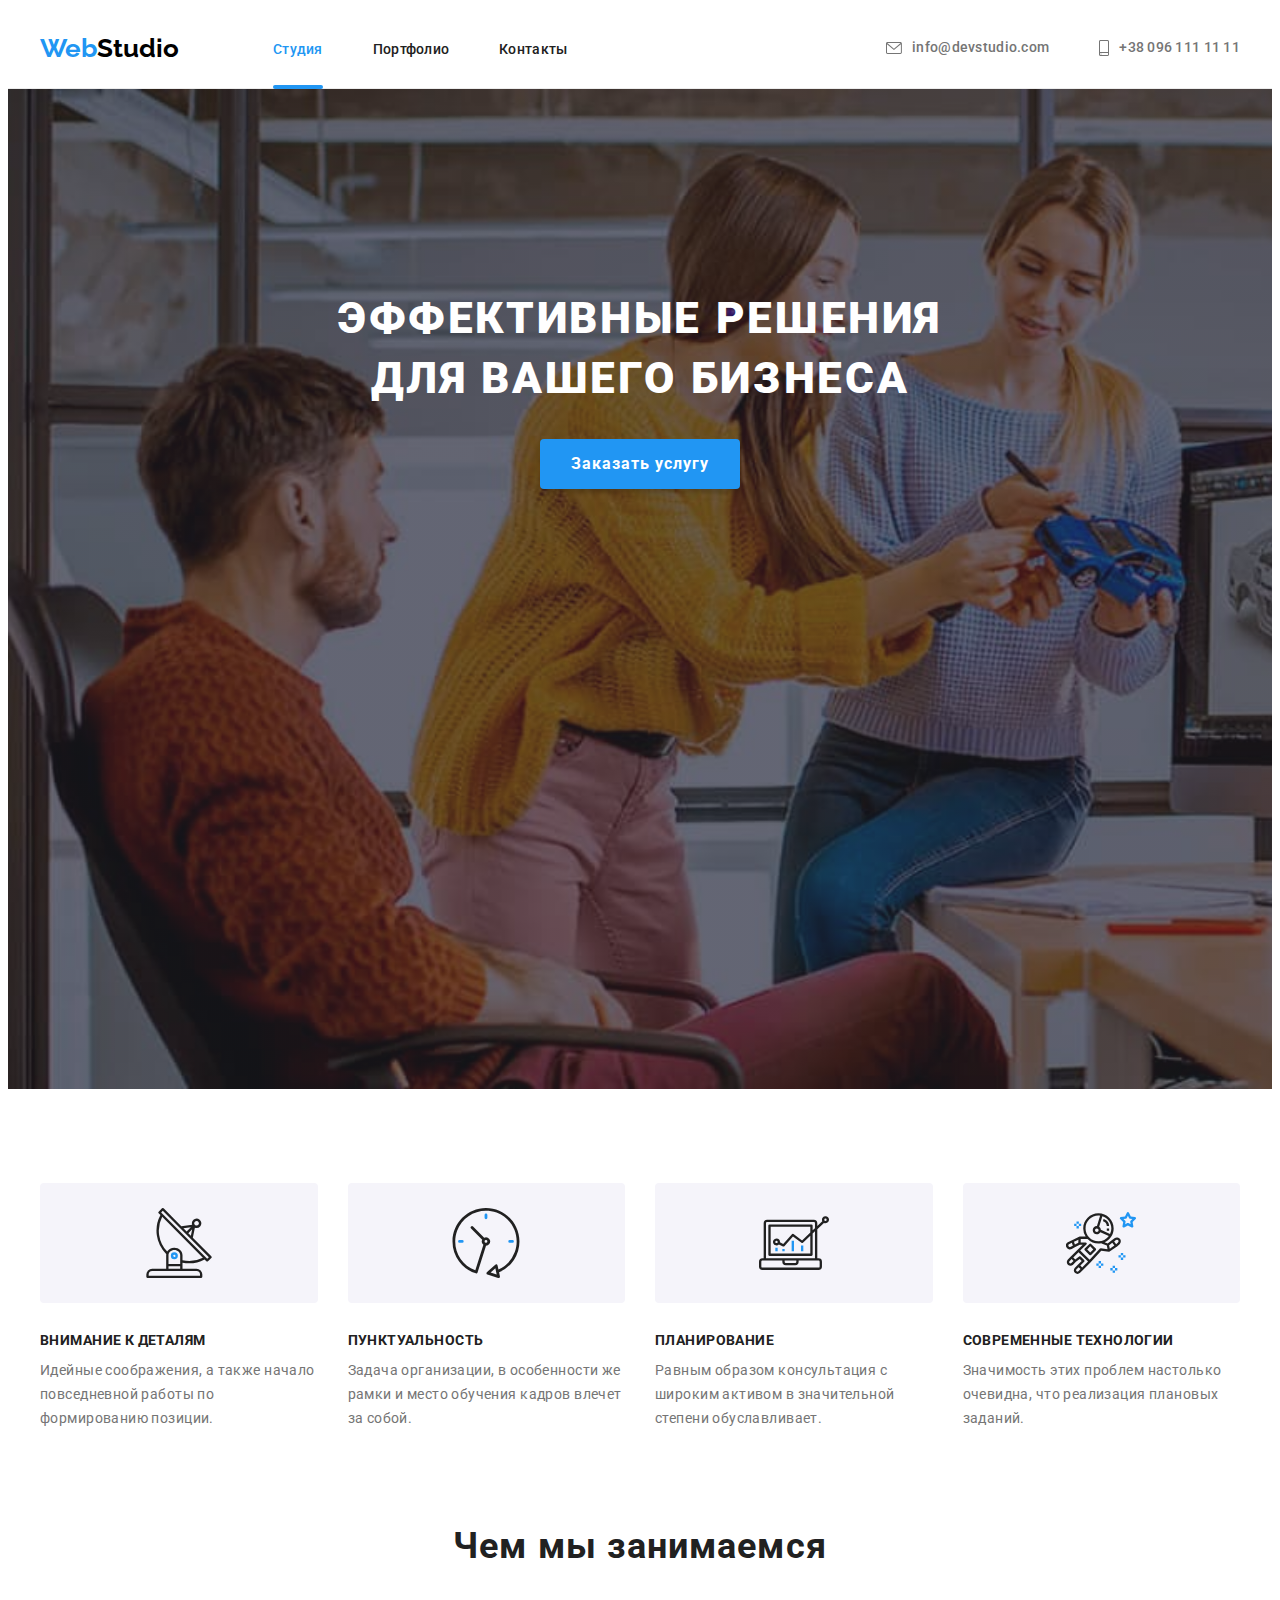
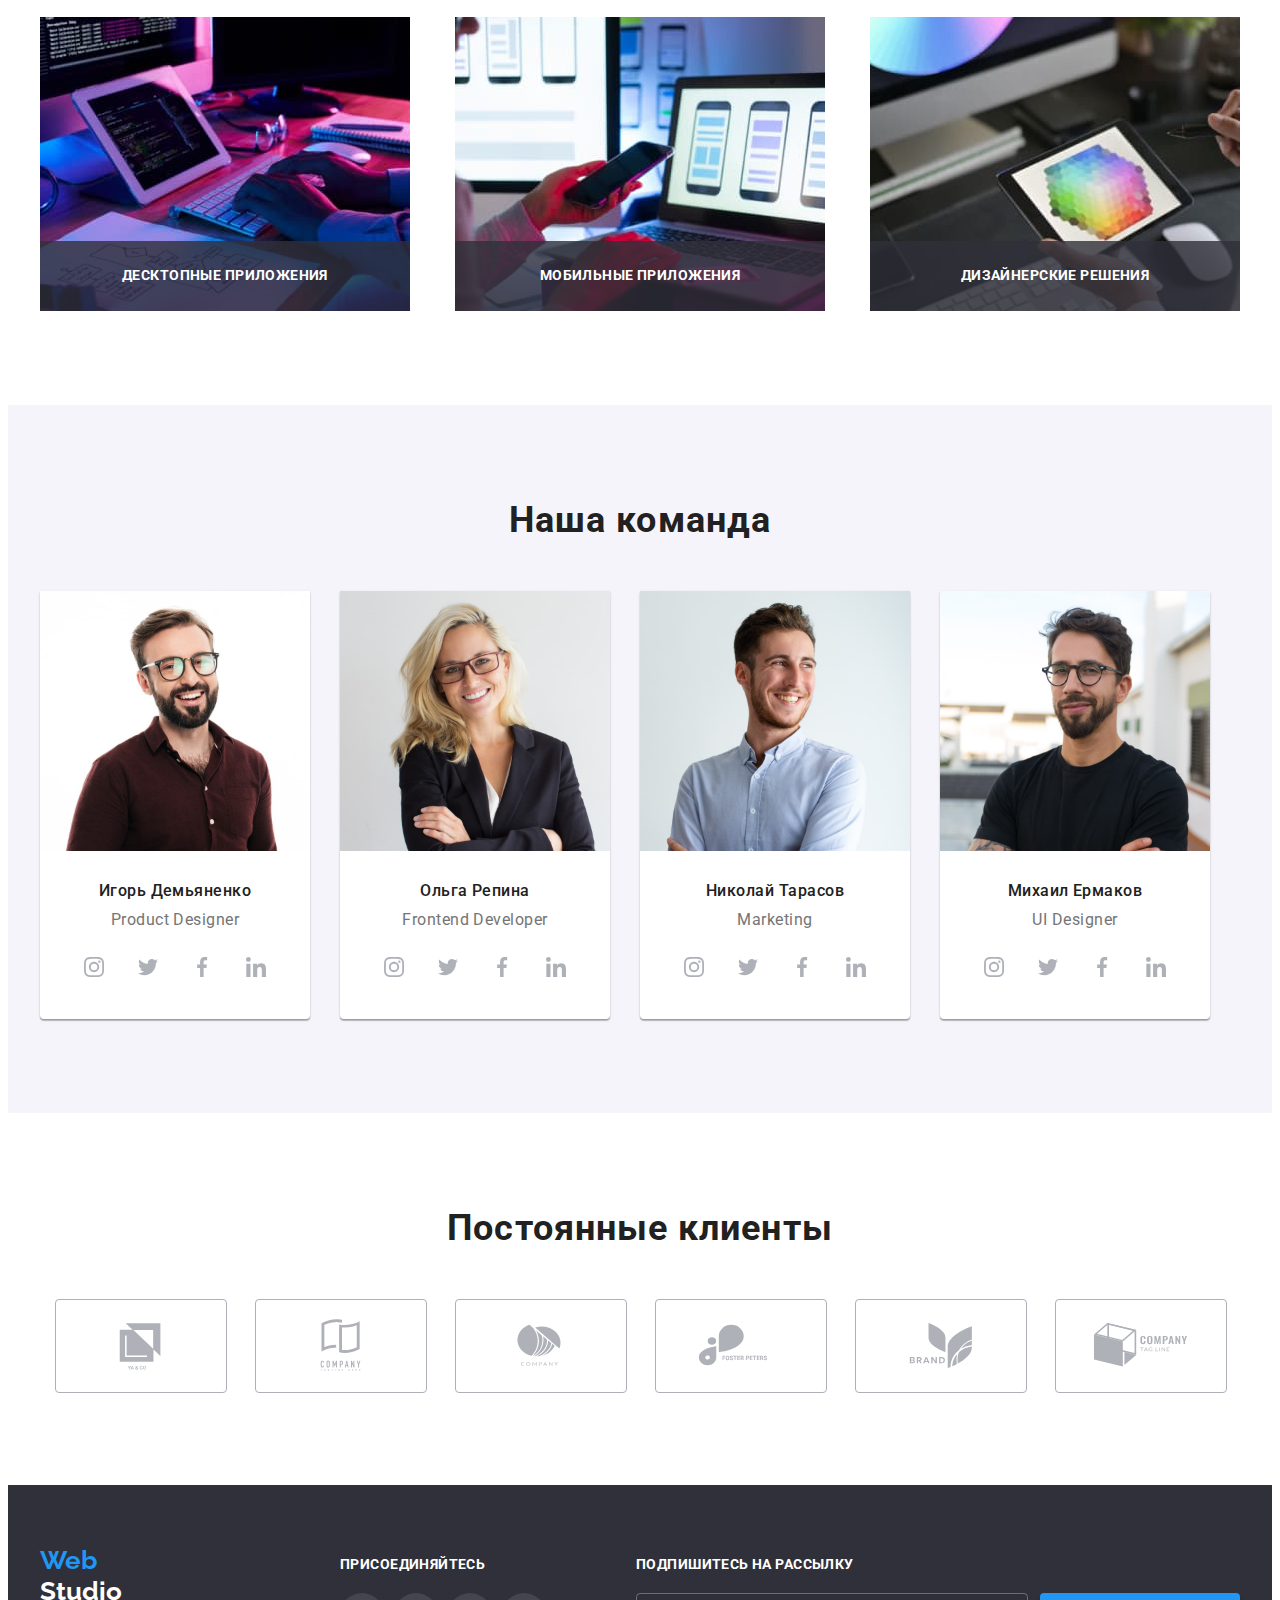
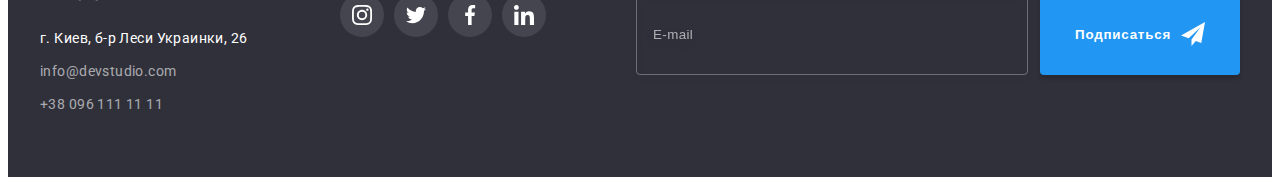
==== index.html @ 6c7c6508 "first commit" ====
<!DOCTYPE html>
<html lang="ru">
	<head>
		<meta charset="UTF-8" />
		<meta http-equiv="X-UA-Compatible" content="IE=edge" />
		<meta name="viewport" content="width=device-width, initial-scale=1.0" />
		<title lang="en">WebStudio</title>
		<link rel="preconnect" href="https://fonts.googleapis.com" />
		<link rel="preconnect" href="https://fonts.gstatic.com" crossorigin />
		<link
			href="https://fonts.googleapis.com/css2?family=Raleway:wght@700&family=Roboto:wght@400;500;700;900&display=swap"
			rel="stylesheet"
		/>
		<link
			rel="stylesheet"
			href="https://cdnjs.cloudflare.com/ajax/libs/modern-normalize/1.1.0/modern-normalize.min.css"
			integrity="sha512-wpPYUAdjBVSE4KJnH1VR1HeZfpl1ub8YT/NKx4PuQ5NmX2tKuGu6U/JRp5y+Y8XG2tV+wKQpNHVUX03MfMFn9Q=="
			crossorigin="anonymous"
			referrerpolicy="no-referrer"
		/>
		<link rel="stylesheet" href="./css/styles.css" />
	</head>
	<body>
		<header class="page-header">
			<div class="container header-container">
				<nav class="navigation">
					<a class="logo link" href="./index.html" lang="en">
						<span class="logo-font-size logo-accent-color">Web</span>
						<span class="logo-font-size">Studio</span>
					</a>
					<ul class="menu-nav list">
						<li class="menu-nav-item">
							<a class="link current" href="./index.html">Студия</a>
						</li>

						<li class="menu-nav-item">
							<a class="link" href="./portfolio.html">Портфолио</a>
						</li>

						<li class="menu-nav-item">
							<a class="link" href="">Контакты</a>
						</li>
					</ul>
				</nav>
				<ul class="menu-contacts list">
					<li class="menu-contacts-item">
						<a class="link" href="mailto:info@devstudio.com">
							<svg class="menu-contact-icon" width="16" height="12">
								<use href="./images/sprite.svg#envelope"></use>
							</svg>
							info@devstudio.com
						</a>
					</li>

					<li class="menu-contacts-item">
						<a class="link" href="tel:+380961111111">
							<svg class="menu-contact-icon" width="10" height="16">
								<use href="./images/sprite.svg#phone"></use>
							</svg>
							+38 096 111 11 11
						</a>
					</li>
				</ul>
			</div>
		</header>

		<main>
			<section class="hero">
				<div class="container">
					<h1 class="hero-title">Эффективные решения для вашего бизнеса</h1>
					<button class="hero-btn button" type="button" data-modal-open>Заказать услугу</button>
				</div>
			</section>

			<section class="section feature-section">
				<div class="container">
					<h2 class="section-title visually-hidden">Особенности</h2>
					<ul class="feature-list list">
						<li class="feature-list-item">
							<div class="feature-icon-box">
								<svg class="feature-icon" width="70" height="70">
									<use href="./images/sprite.svg#antenna"></use>
								</svg>
							</div>
							<h3 class="feature-title">Внимание к деталям</h3>
							<p class="feature-description">
								Идейные соображения, а также начало повседневной работы по формированию позиции.
							</p>
						</li>

						<li class="feature-list-item">
							<div class="feature-icon-box">
								<svg class="feature-icon" width="70" height="70">
									<use href="./images/sprite.svg#clock"></use>
								</svg>
							</div>
							<h3 class="feature-title">Пунктуальность</h3>
							<p class="feature-description">
								Задача организации, в особенности же рамки и место обучения кадров влечет за собой.
							</p>
						</li>

						<li class="feature-list-item">
							<div class="feature-icon-box">
								<svg class="feature-icon" width="70" height="70">
									<use href="./images/sprite.svg#diagram"></use>
								</svg>
							</div>
							<h3 class="feature-title">Планирование</h3>
							<p class="feature-description">
								Равным образом консультация с широким активом в значительной степени обуславливает.
							</p>
						</li>

						<li class="feature-list-item">
							<div class="feature-icon-box">
								<svg class="feature-icon" width="70" height="70">
									<use href="./images/sprite.svg#astronaut"></use>
								</svg>
							</div>
							<h3 class="feature-title">Современные технологии</h3>
							<p class="feature-description">
								Значимость этих проблем настолько очевидна, что реализация плановых заданий.
							</p>
						</li>
					</ul>
				</div>
			</section>

			<section class="section">
				<div class="container">
					<h2 class="section-title">Чем мы занимаемся</h2>
					<ul class="activity-list list">
						<li class="activity-list-item">
							<a class="activity-link link" href="">
								<img src="./images/activity-img-1.jpg" alt="Направление деятельности" width="370" height="294" />
							</a>
							<h3 class="activity-title">Десктопные приложения</h3>
						</li>

						<li class="activity-list-item">
							<a class="activity-link link" href="">
								<img src="./images/activity-img-2.jpg" alt="Направление деятельности" width="370" height="294" />
							</a>
							<h3 class="activity-title">Мобильные приложения</h3>
						</li>

						<li class="activity-list-item">
							<a class="activity-link link" href="">
								<img src="./images/activity-img-3.jpg" alt="Направление деятельности" width="370" height="294" />
							</a>
							<h3 class="activity-title">Дизайнерские решения</h3>
						</li>
					</ul>
				</div>
			</section>

			<section class="staff section">
				<div class="container">
					<h2 class="section-title">Наша команда</h2>
					<ul class="staff-list list">
						<li class="staff-list-item">
							<img src="./images/staff-avatar-img-1.jpg" alt="Аватар сотрудника" width="270" height="260" />
							<h3 class="staff-name">Игорь Демьяненко</h3>
							<p class="staff-position">Product Designer</p>
							<ul class="social-list list">
								<li class="social-list-item">
									<a
										class="social-list-link link"
										href="https://www.instagram.com/"
										target="_blank"
										rel="noreferrer noopener"
									>
										<svg class="social-list-icon" width="20" height="20">
											<use href="./images/sprite.svg#instagram"></use>
										</svg>
									</a>
								</li>

								<li class="social-list-item">
									<a class="social-list-link link" href="https://twitter.com" target="_blank" rel="noreferrer noopener">
										<svg class="social-list-icon" width="20" height="20">
											<use href="./images/sprite.svg#twitter"></use>
										</svg>
									</a>
								</li>

								<li class="social-list-item">
									<a
										class="social-list-link link"
										href="https://www.facebook.com/"
										target="_blank"
										rel="noreferrer noopener"
									>
										<svg class="social-list-icon" width="20" height="20">
											<use href="./images/sprite.svg#facebook"></use>
										</svg>
									</a>
								</li>

								<li class="social-list-item">
									<a
										class="social-list-link link"
										href="https://www.linkedin.com/"
										target="_blank"
										rel="noreferrer noopener"
									>
										<svg class="social-list-icon" width="20" height="20">
											<use href="./images/sprite.svg#linkedin"></use>
										</svg>
									</a>
								</li>
							</ul>
						</li>

						<li class="staff-list-item">
							<img src="./images/staff-avatar-img-2.jpg" alt="Аватар сотрудника" width="270" height="260" />
							<h3 class="staff-name">Ольга Репина</h3>
							<p class="staff-position">Frontend Developer</p>
							<ul class="social-list list">
								<li class="social-list-item">
									<a
										class="social-list-link link"
										href="https://www.instagram.com/"
										target="_blank"
										rel="noreferrer noopener"
									>
										<svg class="social-list-icon" width="20" height="20">
											<use href="./images/sprite.svg#instagram"></use>
										</svg>
									</a>
								</li>

								<li class="social-list-item">
									<a class="social-list-link link" href="https://twitter.com" target="_blank" rel="noreferrer noopener">
										<svg class="social-list-icon" width="20" height="20">
											<use href="./images/sprite.svg#twitter"></use>
										</svg>
									</a>
								</li>

								<li class="social-list-item">
									<a
										class="social-list-link link"
										href="https://www.facebook.com/"
										target="_blank"
										rel="noreferrer noopener"
									>
										<svg class="social-list-icon" width="20" height="20">
											<use href="./images/sprite.svg#facebook"></use>
										</svg>
									</a>
								</li>

								<li class="social-list-item">
									<a
										class="social-list-link link"
										href="https://www.linkedin.com/"
										target="_blank"
										rel="noreferrer noopener"
									>
										<svg class="social-list-icon" width="20" height="20">
											<use href="./images/sprite.svg#linkedin"></use>
										</svg>
									</a>
								</li>
							</ul>
						</li>

						<li class="staff-list-item">
							<img src="./images/staff-avatar-img-3.jpg" alt="Аватар сотрудника" width="270" height="260" />
							<h3 class="staff-name">Николай Тарасов</h3>
							<p class="staff-position">Marketing</p>
							<ul class="social-list list">
								<li class="social-list-item">
									<a
										class="social-list-link link"
										href="https://www.instagram.com/"
										target="_blank"
										rel="noreferrer noopener"
									>
										<svg class="social-list-icon" width="20" height="20">
											<use href="./images/sprite.svg#instagram"></use>
										</svg>
									</a>
								</li>

								<li class="social-list-item">
									<a class="social-list-link link" href="https://twitter.com" target="_blank" rel="noreferrer noopener">
										<svg class="social-list-icon" width="20" height="20">
											<use href="./images/sprite.svg#twitter"></use>
										</svg>
									</a>
								</li>

								<li class="social-list-item">
									<a
										class="social-list-link link"
										href="https://www.facebook.com/"
										target="_blank"
										rel="noreferrer noopener"
									>
										<svg class="social-list-icon" width="20" height="20">
											<use href="./images/sprite.svg#facebook"></use>
										</svg>
									</a>
								</li>

								<li class="social-list-item">
									<a
										class="social-list-link link"
										href="https://www.linkedin.com/"
										target="_blank"
										rel="noreferrer noopener"
									>
										<svg class="social-list-icon" width="20" height="20">
											<use href="./images/sprite.svg#linkedin"></use>
										</svg>
									</a>
								</li>
							</ul>
						</li>

						<li class="staff-list-item">
							<img src="./images/staff-avatar-img-4.jpg" alt="Аватар сотрудника" width="270" height="260" />
							<h3 class="staff-name">Михаил Ермаков</h3>
							<p class="staff-position">UI Designer</p>
							<ul class="social-list list">
								<li class="social-list-item">
									<a
										class="social-list-link link"
										href="https://www.instagram.com/"
										target="_blank"
										rel="noreferrer noopener"
									>
										<svg class="social-list-icon" width="20" height="20">
											<use href="./images/sprite.svg#instagram"></use>
										</svg>
									</a>
								</li>

								<li class="social-list-item">
									<a class="social-list-link link" href="https://twitter.com" target="_blank" rel="noreferrer noopener">
										<svg class="social-list-icon" width="20" height="20">
											<use href="./images/sprite.svg#twitter"></use>
										</svg>
									</a>
								</li>

								<li class="social-list-item">
									<a
										class="social-list-link link"
										href="https://www.facebook.com/"
										target="_blank"
										rel="noreferrer noopener"
									>
										<svg class="social-list-icon" width="20" height="20">
											<use href="./images/sprite.svg#facebook"></use>
										</svg>
									</a>
								</li>

								<li class="social-list-item">
									<a
										class="social-list-link link"
										href="https://www.linkedin.com/"
										target="_blank"
										rel="noreferrer noopener"
									>
										<svg class="social-list-icon" width="20" height="20">
											<use href="./images/sprite.svg#linkedin"></use>
										</svg>
									</a>
								</li>
							</ul>
						</li>
					</ul>
				</div>
			</section>

			<section class="clients section">
				<div class="container">
					<h2 class="section-title">Постоянные клиенты</h2>
					<ul class="client-list list">
						<li class="client-list-item">
							<a class="client-list-link link" href="" target="_blank" rel="noreferrer noopener">
								<svg class="client-list-icon" width="106" height="60">
									<use href="./images/sprite.svg#logo-icon-client-1"></use>
								</svg>
							</a>
						</li>

						<li class="client-list-item">
							<a class="client-list-link link" href="" target="_blank" rel="noreferrer noopener">
								<svg class="client-list-icon" width="106" height="60">
									<use href="./images/sprite.svg#logo-icon-client-2"></use>
								</svg>
							</a>
						</li>

						<li class="client-list-item">
							<a class="client-list-link link" href="" target="_blank" rel="noreferrer noopener">
								<svg class="client-list-icon" width="106" height="60">
									<use href="./images/sprite.svg#logo-icon-client-3"></use>
								</svg>
							</a>
						</li>

						<li class="client-list-item">
							<a class="client-list-link link" href="" target="_blank" rel="noreferrer noopener">
								<svg class="client-list-icon" width="106" height="60">
									<use href="./images/sprite.svg#logo-icon-client-4"></use>
								</svg>
							</a>
						</li>

						<li class="client-list-item">
							<a class="client-list-link link" href="" target="_blank" rel="noreferrer noopener">
								<svg class="client-list-icon" width="106" height="60">
									<use href="./images/sprite.svg#logo-icon-client-5"></use>
								</svg>
							</a>
						</li>

						<li class="client-list-item">
							<a class="client-list-link link" href="" target="_blank" rel="noreferrer noopener">
								<svg class="client-list-icon" width="106" height="60">
									<use href="./images/sprite.svg#logo-icon-client-6"></use>
								</svg>
							</a>
						</li>
					</ul>
				</div>
			</section>
		</main>

		<footer class="page-footer">
			<div class="container footer-container">
				<div class="footer-address-box">
					<a class="logo link" href="./index.html" lang="en">
						<span class="logo-font-size logo-accent-color">Web</span>
						<span class="logo-font-size">Studio</span>
					</a>
					<address>
						<ul class="list contact-list">
							<li class="contact-list-item">
								<a class="link opacity-link" href="https://goo.gl/maps/CGZ676xCDxBF31A58">
									г. Киев, б-р Леси Украинки, 26
								</a>
							</li>

							<li class="contact-list-item">
								<a class="link" href="mailto:info@devstudio.com">info@devstudio.com</a>
							</li>

							<li class="contact-list-item">
								<a class="link" href="tel:+380961111111">+38 096 111 11 11</a>
							</li>
						</ul>
					</address>
				</div>
				<div class="footer-social-box">
					<p class="footer-social-call">присоединяйтесь</p>
					<ul class="footer-list list">
						<li class="footer-list-item">
							<a
								class="footer-list-link link"
								href="https://www.instagram.com/"
								target="_blank"
								rel="noreferrer noopener"
							>
								<svg class="footer-list-icon" width="20" height="20">
									<use href="./images/sprite.svg#instagram"></use>
								</svg>
							</a>
						</li>

						<li class="footer-list-item">
							<a class="footer-list-link link" href="https://twitter.com" target="_blank" rel="noreferrer noopener">
								<svg class="footer-list-icon" width="20" height="20">
									<use href="./images/sprite.svg#twitter"></use>
								</svg>
							</a>
						</li>

						<li class="footer-list-item">
							<a
								class="footer-list-link link"
								href="https://www.facebook.com/"
								target="_blank"
								rel="noreferrer noopener"
							>
								<svg class="footer-list-icon" width="20" height="20">
									<use href="./images/sprite.svg#facebook"></use>
								</svg>
							</a>
						</li>

						<li class="footer-list-item">
							<a
								class="footer-list-link link"
								href="https://www.linkedin.com/"
								target="_blank"
								rel="noreferrer noopener"
							>
								<svg class="footer-list-icon" width="20" height="20">
									<use href="./images/sprite.svg#linkedin"></use>
								</svg>
							</a>
						</li>
					</ul>
				</div>
				<form class="footer-form">
					<p class="footer-form-call">Подпишитесь на рассылку</p>
					<div class="footer-form-wrapper">
						<input class="footer-form-input" type="email" name="mailing" placeholder="E-mail" />
						<button class="footer-form-btn">
							<span class="footer-form-btn-text">Подписаться</span>
						</button>
					</div>
				</form>
			</div>
		</footer>

		<div class="backdrop is-hidden" data-modal>
			<div class="modal">
				<button class="modal-close-btn button" type="submit" data-modal-close>
					<svg class="modal-close-icon" width="18" height="18">
						<use href="./images/sprite.svg#close-icon"></use>
					</svg>
				</button>

				<strong class="contact-form-call">Оставьте свои данные, мы вам перезвоним</strong>

				<form class="contact-form">
					<ul class="contact-form-list list">
						<li class="contact-form-list-item">
							<label class="contact-form-label">
								<span class="contact-form-label-text">Имя</span>
								<span class="contact-form-input-wrapper">
									<input class="contact-form-input" type="text" name="user_name" />
									<svg class="contact-form-input-icon" width="18" height="18">
										<use href="./images/sprite.svg#person"></use>
									</svg>
								</span>
							</label>
						</li>

						<li class="contact-form-list-item">
							<label class="contact-form-label">
								<span class="contact-form-label-text">Телефон</span>
								<span class="contact-form-input-wrapper">
									<input class="contact-form-input" type="tel" name="user_phone" />
									<svg class="contact-form-input-icon" width="18" height="18">
										<use href="./images/sprite.svg#handset"></use>
									</svg>
								</span>
							</label>
						</li>

						<li class="contact-form-list-item">
							<label class="contact-form-label">
								<span class="contact-form-label-text">Почта</span>
								<span class="contact-form-input-wrapper">
									<input class="contact-form-input" type="email" name="user_email" />
									<svg class="contact-form-input-icon" width="18" height="18">
										<use href="./images/sprite.svg#email"></use>
									</svg>
								</span>
							</label>
						</li>

						<li class="contact-form-list-item">
							<label class="contact-form-label">
								<span class="contact-form-label-text">Комментарий</span>
								<textarea class="contact-form-message" name="user_comment" placeholder="Введите текст"></textarea>
							</label>
						</li>
					</ul>

					<div class="contact-form-checkbox-wrapper">
						<input
							class="contact-form-checkbox-input visually-hidden"
							type="checkbox"
							name="accept_policy"
							value="accept_policy"
							id="policy-checkbox"
							required
						/>
						<label class="contact-form-checkbox-label" for="policy-checkbox">
							<span class="contact-form-label-text">
								Соглашаюсь с рассылкой и принимаю
								<a class="text-agreement-link" href="" rel="noreferrer noopener">Условия договора</a>
							</span>
						</label>
					</div>
					<button class="contact-form-submit-btn button" type="submit">Отправить</button>
				</form>
			</div>
		</div>

		<script src="./js/modal.js"></script>
	</body>
</html>
---- css/styles.css ----
:root {
  --primary-font-family: 'Roboto', sans-serif;
  --main-logo-font-family: 'Raleway', sans-serif;

  --primary-text-color: #212121;
  --secondary-text-color: #757575;
  --opacity-text-color: rgba(255, 255, 255, 0.6);
  --placeholder-text-color: rgba(117, 117, 117, 0.5);
  --accent-color: #2196F3;
  --btn-color-hover: #188CE8;
  --primary-white-color: #ffffff;
  --primary-bg-color: #2F303A;
  --secondary-bg-color: #F5F4FA;  
  --activity-bg-color: rgba(47, 48, 58, 0.8);
  --fallback-bg-color: #C4C4C4;
  --backdrop-bg-color: rgba(0, 0, 0, 0.2);
  --logo-black-color: #000000;  
  --primary-border-color: #EEEEEE;
  --secondary-border-color: #ECECEC;  
  --primary-icon-color: #AFB1B8;
  --bg-icon-color: rgba(255, 255, 255, 0.1);  
  --overlay-card-color: rgba(33, 150, 243, 0.9);
  --project-card-gap: 30px;

  --duration: 250ms;
  --timing-function: cubic-bezier(0.4, 0, 0.2, 1);  
}

/* ----- START - COMMON STYLES ----- */

body {  
  font-family: var(--primary-font-family);
  color: var(--primary-text-color);

  background-color: var(--primary-white-color);
}

h1,
h2,
h3,
h4,
h5,
h6,
p {
  margin-top: 0;
  margin-bottom: 0;
}

ul,
ol {
  margin-top: 0;
  margin-bottom: 0;
  padding-left: 0;
}

img {
  display: block;
  max-width: 100%;
  height: auto;
}

.list {
  list-style: none;  
}

.link {
  text-decoration: none;  
}

.container {
  width: 1200px;
  margin-left: auto;
  margin-right: auto;
  padding-left: 15px;
  padding-right: 15px;
}

.visually-hidden {
  position: absolute;
  width: 1px;
  height: 1px;
  margin: -1px;
  border: 0;
  padding: 0;
  white-space: nowrap;
  clip-path: inset(100%);
  clip: rect(0 0 0 0);
  overflow: hidden;
}

.section {
  padding-top: 94px;
  padding-bottom: 94px;
}

/* ===== END - COMMON STYLES ===== */

/* ----- START - COMPONENTS ----- */

.section-title {
  font-size: 36px;
  line-height: 1.17;
  letter-spacing: 0.03em;
  text-align: center;
}

.button {
  font-family: inherit;
  font-size: 16px;
  cursor: pointer;
}

.social-list {
  display: flex;
  justify-content: center;
  margin-top: 16px;
  margin-bottom: 30px;
}

.social-list-item {
  width: 44px;
  height: 44px;  
}

.social-list-item:not(:first-child) {
  margin-left: 10px;
}

.social-list-link {
  display: flex;
  align-items: center;
  justify-content: center;
  width: 100%;
  height: 100%;

  fill: var(--primary-icon-color);
  background-color: var(--primary-white-color);
  border-radius: 50%;
  transition: background-color var(--duration) var(--timing-function);  
}

.social-list-icon {
  transition: fill var(--duration) var(--timing-function);
}

.social-list-link:hover,
.social-list-link:focus {
  background-color: var(--accent-color);
}

.social-list-link:hover .social-list-icon,
.social-list-link:focus .social-list-icon {
  fill: var(--primary-white-color);
}

.backdrop {
  position: fixed;
  top: 0;
  left: 0;  

  width: 100vw;
  height: 100vh;

  background-color: var(--backdrop-bg-color);
  transform: scale(1) rotate(360deg);
  transition: transform var(--duration) var(--timing-function),              
              visibility var(--duration) var(--timing-function);
}

.backdrop.is-hidden {
  transform: scale(0) rotate(0deg);  
  visibility: hidden;
  pointer-events: none;
}

.modal {
  position: absolute;
  top: 50%;
  left: 50%;
  transform: translate(-50%, -50%);

  width: 528px;
  height: 582px;  
  padding: 40px;  
  
  background-color: var(--primary-white-color);
  box-shadow: 0px 1px 3px rgba(0, 0, 0, 0.12),
              0px 1px 1px rgba(0, 0, 0, 0.14),
              0px 2px 1px rgba(0, 0, 0, 0.2);
  border-radius: 4px;
}

.modal-close-btn {
  position: absolute;
  top: 8px;
  right: 8px;  
  
  display: flex;
  justify-content: center;
  align-items: center;
  width: 30px;
  height: 30px;
  padding: 0; 
  
  border: 1px solid rgba(0, 0, 0, 0.1);
  border-radius: 50%;
  background-color: transparent;  

  cursor: pointer;  
}

.modal-close-icon {
  transition: fill var(--duration) var(--timing-function);
}

.modal-close-btn:hover .modal-close-icon,
.modal-close-btn:focus .modal-close-icon {
  fill: var(--accent-color);
}

.contact-form-call {
  display: block;
  text-align: center;  
  
  font-weight: 700;
  font-size: 20px;
  line-height: 1.15;
  letter-spacing: 0.03em;
}

.contact-form {
  margin-top: 12px;
}

.contact-form-list {
  line-height: 0.01;  
}

.contact-form-list-item:not(:first-child) {
  margin-top: 10px;
}

.contact-form-label-text {  
  font-size: 12px;
  line-height: 1.17;
  letter-spacing: 0.01em;
  color: var(--secondary-text-color);  
}

.contact-form-input-wrapper {
  position: relative;
  
  display: block;
  margin-top: 4px;
  
  color: var(--accent-color);
}

.contact-form-input,
.contact-form-message {
  width: 100%;    

  border: 1px solid rgba(33, 33, 33, 0.2);
  border-radius: 4px;
  transition: border-color var(--duration) var(--timing-function);
}

.contact-form-input {  
  height: 40px;
  padding-left: 42px;  
}

.contact-form-message {
  resize: none;   
  height: 120px;  
  margin-top: 4px;
  padding: 12px 16px;  
}

.contact-form-label .contact-form-message::placeholder {  
  font-size: 12px;
  line-height: 1.17;
  letter-spacing: 0.01em;
  color: var(--placeholder-text-color);  
}

.contact-form-input:focus + .contact-form-input-icon {
  fill: var(--accent-color);
}

.contact-form-input:focus,   
.contact-form-message:focus {  
  outline: none;  
  border-color: var(--accent-color);  
}

.contact-form-input-icon {
  position: absolute;
  top: 50%;
  left: 12px;
  transform: translateY(-50%); 
  transition: fill var(--duration) var(--timing-function); 
}

.contact-form-checkbox-wrapper {
  margin-top: 20px;  
}

.text-agreement-link {
  color: var(--accent-color);
}

.contact-form-checkbox-label {
  display: flex;
  justify-content: center;
  align-items: center;
  
  cursor: pointer;
}

.contact-form-checkbox-label > .contact-form-label-text {
  margin-left: 7px;

  font-size: 14px;
  line-height: 1.71;
  letter-spacing: 0.03em;
}

.contact-form-checkbox-label::before {
  content: '';  
  width: 16px;
  height: 15px;
  border-radius: 2px;
  
  background-image: url(../images/icons/checkbox-off-icon.svg);
  background-repeat: no-repeat;  
}

.contact-form-checkbox-input:checked + .contact-form-checkbox-label::before {
  background-color: var(--accent-color);
  background-image: url(../images/icons/checkbox-on-icon.svg);
}

.contact-form-checkbox-input:focus + .contact-form-checkbox-label::before {
  outline: 2px solid var(--accent-color);
  outline-offset: 2px;             
}

.contact-form-submit-btn {
  display: block;
  min-width: 200px;
  padding: 10px 26px;
  margin-top: 30px;
  margin-left: auto;
  margin-right: auto;

  font-weight: 700;
  line-height: 1.88;
  letter-spacing: 0.06em;
  color: var(--primary-white-color);

  background-color: var(--accent-color);
  border: none;
  border-radius: 4px;
  box-shadow: 0px 4px 4px rgba(0, 0, 0, 0.15);
  transition: background-color var(--duration) var(--timing-function);
}

.contact-form-submit-btn:hover,
.contact-form-submit-btn:focus {
  background-color: var(--btn-color-hover);
}

/* ===== END - COMPONENTS ===== */

/* ----- START - HEADER ----- */

.page-header {
  background-color: var(--primary-white-color);
  border-bottom: 1px solid var(--secondary-border-color);
}

.header-container {
  display: flex;
  justify-content: space-between;
  align-items: center;
}

.navigation {
  display: flex;
  align-items: center;  
}

.logo {
  padding-top: 24px;
  padding-bottom: 24px;
  margin-right: 94px;
  
  font-family: var(--main-logo-font-family);
  font-weight: 700;
  font-size: 0;
  line-height: 1.19;
  letter-spacing: 0.03em;
  color: var(--logo-black-color);      
}

.logo-font-size {    
  font-size: 26px;  
}

.logo-accent-color {
  color: var(--accent-color);
}

.menu-nav {
  display: flex;
  justify-content: space-between;    
}

.menu-nav-item:not(:first-child), 
.menu-contacts-item:not(:first-child) {
  margin-left: 50px;
}

.menu-nav .link,
.menu-contacts .link {
  padding-top: 32px;
  padding-bottom: 32px;

  font-weight: 500;
  font-size: 14px;
  line-height: 1.14;
  letter-spacing: 0.02em;
  color: var(--primary-text-color);

  transition: color var(--duration) var(--timing-function);
}

.menu-contacts {
  display: flex;  
}

.menu-contacts .link {
  display: flex;
  align-items: center;  
  
  color: var(--secondary-text-color);   
}

.menu-nav .link.current,
.menu-nav .link:hover, 
.menu-nav .link:focus,
.menu-contacts .link:hover,
.menu-contacts .link:focus {
  color: var(--accent-color);  
}

.menu-nav .link {
  position: relative; 
}

.menu-nav .link::after {
  content: '';
  
  position: absolute;
  bottom: 0;

  display: block;
  width: 100%;
  height: 4px;

  background-color: var(--accent-color);
  border-radius: 2px;  
  transform: scaleX(0);  
  transition: transform var(--duration) var(--timing-function);
}

.menu-nav .link.current:after,
.menu-nav .link:hover::after, 
.menu-nav .link:focus::after {
  transform: scaleX(1);
}

.menu-contact-icon {
  margin-right: 10px;
  fill: currentColor;
}

/* ===== END - HEADER ===== */

/* ----- START - HERO ----- */
.hero {
  max-width: 1600px;
  min-height: 600px;  
  margin-left: auto;
  margin-right: auto;
  padding-top: 200px;
  padding-bottom: 200px;  

  text-align: center;

  background-image: linear-gradient(
      to right,
      rgba(47, 48, 58, 0.4),
      rgba(47, 48, 58, 0.4)),
      url('../images/bg-hero.jpg');
  background-size: cover;
  background-repeat: no-repeat;  
  background-color: var(--fallback-bg-color);  
}

.hero-title {  
  width: 696px;
  margin: 0 auto;
  
  font-weight: 900;
  font-size: 44px;
  line-height: 1.36;
  letter-spacing: 0.06em;
  color: var(--primary-white-color);
  text-transform: uppercase;  
}

.hero-btn {
  min-width: 200px;  
  padding: 10px 26px;
  margin-top: 30px;

  font-weight: 700;
  line-height: 1.88;
  letter-spacing: 0.06em;
  color: var(--primary-white-color);

  background-color: var(--accent-color);
  border: none;
  border-radius: 4px;
  box-shadow: 0px 4px 4px rgba(0, 0, 0, 0.15);
  transition: background-color var(--duration) var(--timing-function);
}

.hero-btn:hover, 
.hero-btn:focus {
  background-color: var(--btn-color-hover);
}

/* ===== END - HERO ===== */

/* ----- START - FEATURES ----- */

.feature-section {
  padding-bottom: 0;
}

.feature-list {
  display: flex;
  justify-content: space-between;  
}

.feature-list-item {
  flex-basis: calc((100% - 90px) / 4);
}

.feature-title {
  margin-top: 30px;

  font-size: 14px;
  line-height: 1.14;
  letter-spacing: 0.03em;
  text-transform: uppercase;
}

.feature-description {
  margin-top: 10px;

  font-weight: 400;
  font-size: 14px;
  line-height: 1.71;
  letter-spacing: 0.03em;
  color: var(--secondary-text-color);
}

.feature-icon-box {
  display: flex;
  justify-content: center;
  align-items: center;  
  height: 120px;

  background-color: var(--secondary-bg-color);
  border-radius: 4px;
}

/* ===== END - FEATURES ===== */

/* ----- START - ACTIVITY ----- */

.activity-list {
  display: flex;
  justify-content: space-between;
  margin-top: 50px;
}

.activity-list-item {
  position: relative;   
}

.activity-title {
  position: absolute;
  bottom: 0;  
  
  display: flex;
  align-items: center;
  justify-content: center;
  width: 100%;
  height: 70px;

  font-size: 14px;
  line-height: 1.14;
  letter-spacing: 0.03em;
  color: var(--primary-white-color);  
  text-transform: uppercase;

  background-color: var(--activity-bg-color);

  pointer-events: none;
}

/* ===== END - ACTIVITY ===== */

/* ----- START - STAFF ----- */

.staff {
  background-color: var(--secondary-bg-color);
}

.staff-list {
  display: flex;
  flex-wrap: wrap;
  margin-left: -30px;  
  margin-top: 50px;
}

.staff-list-item {
  margin-left: 30px;  
  
  background-color: var(--primary-white-color);
  box-shadow: 0px 1px 3px rgba(0, 0, 0, 0.12),
              0px 1px 1px rgba(0, 0, 0, 0.14),
              0px 2px 1px rgba(0, 0, 0, 0.2);
  border-radius: 0px 0px 4px 4px;  
}

.staff-name,
.staff-position {
  font-size: 16px;
  line-height: 1.19;
  letter-spacing: 0.03em;
  text-transform: capitalize;
  text-align: center;
}

.staff-name {
  margin-top: 30px;
  font-weight: 500;  
}

.staff-position {
  margin-top: 10px;  
  color: var(--secondary-text-color);
}

/* ===== END - STAFF ===== */

/* ----- START - CLIENTS ----- */

.client-list {
  display: flex;
  justify-content: center;
  margin-top: 50px;
} 

.client-list-item {
  width: 170px;
  height: 92px;  
}

.client-list-item:not(:first-child) {
  margin-left: 30px;
}

.client-list-link {
  display: flex;
  align-items: center;
  justify-content: center;
  width: 100%;
  height: 100%;  

  color: var(--primary-icon-color);

  background-color: var(--primary-white-color);
  border: 1px solid var(--primary-icon-color);
  border-radius: 4px;
  transition: border-color var(--duration) var(--timing-function),
                     color var(--duration) var(--timing-function);
              
}

.client-list-icon {
  fill: currentColor;
}

.client-list-link:hover,
.client-list-link:focus {
  color: var(--accent-color);
  border-color: var(--accent-color);
}

.client-list-link:hover .client-list-icon,
.client-list-link:focus .client-list-icon {
  fill: currentColor;
}

/* ===== END - CLIENTS ===== */

/* ----- START - FOOTER ----- */

.page-footer {
  padding-top: 60px;
  padding-bottom: 60px;

  background-color: var(--primary-bg-color);  
}

.footer-container {
  display: flex;
  align-items: baseline;  
}

.page-footer .logo {  
  color: var(--primary-white-color);
}

.contact-list {
  margin-top: 20px;
}

.contact-list-item:not(:first-child) {
  margin-top: 9px;
}

.contact-list .link {  
  font-size: 14px;
  line-height: 1.71;
  letter-spacing: 0.03em;
  font-style: normal;  
  color: var(--opacity-text-color);
  transition: color var(--duration) var(--timing-function);  
}

.contact-list .link:hover, 
.contact-list .link:focus {
  color: var(--accent-color);  
}

.contact-list .opacity-link {
  color: var(--primary-white-color);
}

.footer-social-box {  
  margin-left: 70px;  
}

.footer-form {
  margin-left: 90px;
}

.footer-social-call,
.footer-form-call {
  font-size: 14px;
  font-weight: 700;
  line-height: 1.14;
  letter-spacing: 0.03em;
  text-transform: uppercase;
  color: var(--primary-white-color);
}

.footer-list {
  display: flex;  
}

.footer-list-item {
  width: 44px;
  height: 44px;
  margin-top: 20px;  
}

.footer-list-item:not(:first-child) {
  margin-left: 10px;
}

.footer-list-link {
  display: flex;
  align-items: center;
  justify-content: center;
  width: 100%;
  height: 100%;

  fill: var(--primary-white-color);
  background-color: var(--bg-icon-color);
  border-radius: 50%;
  transition: background-color var(--duration) var(--timing-function);
}

.footer-list-link:hover,
.footer-list-link:focus {
  background-color: var(--accent-color);
}

.footer-form-wrapper {
  display: flex;
  margin-top: 20px;
}

.footer-form-input {
  width: 358px;
  height: 50px;
  padding: 15px 16px;
  
  color: var(--primary-white-color);

  border: 1px solid rgba(255, 255, 255, 0.3);  
  border-radius: 4px;
  filter: drop-shadow(0px 4px 4px rgba(0, 0, 0, 0.15));
  background-color: transparent;
}

.footer-form-input::placeholder {  
  line-height: 1.25;
  letter-spacing: 0.03em;
  color: var(--opacity-text-color);  
}

.footer-form-btn {  
  min-width: 200px;
  
  margin-left: 12px;
  padding: 10px 28px;  

  font-weight: 700;
  line-height: 1.88;
  letter-spacing: 0.06em;
  color: var(--primary-white-color);
  
  border: none;
  border-radius: 4px;
  box-shadow: 0px 4px 4px rgba(0, 0, 0, 0.15);
  background-color: var(--accent-color);
}

.footer-form-btn-text {
  display: inline-flex;
  align-items: center;
}

.footer-form-btn-text::after {  
  content: '';

  width: 24px;
  height: 24px;    
  margin-left: 10px;
  
  background-image: url(../images/icons/mailing-icon.svg);  
}

/* ===== END - FOOTER ===== */

/* ----- START - PORTFOLIO ----- */

.filter-list {
  display: flex;
  justify-content: center;
}

.filter-list-item:not(first-child) {
  margin-left: 8px;
}

.filter-btn {
  min-width: 74px;
  padding: 6px 22px;

  font-weight: 500;
  line-height: 1.63;
  letter-spacing: 0.03em;  

  background-color: var(--secondary-bg-color);
  border: none;
  border-radius: 4px;
  transition: background-color var(--duration) var(--timing-function),
                    box-shadow var(--duration) var(--timing-function),
                         color var(--duration) var(--timing-function);  
}

.button.current,
.filter-btn:hover, 
.filter-btn:focus {
  color: var(--primary-white-color);
  background-color: var(--accent-color);
  box-shadow: 0px 3px 1px rgba(0, 0, 0, 0.1),
              0px 1px 2px rgba(0, 0, 0, 0.08),
              0px 2px 2px rgba(0, 0, 0, 0.12);
}

.project-list {
  display: flex;
  flex-wrap: wrap;  
  margin-top: calc(-1 * var(--project-card-gap) + 50px);
  margin-left: calc(-1 * var(--project-card-gap));
}

.project-card {
  flex-basis: calc(100% / 3 - var(--project-card-gap));
  margin-top: var(--project-card-gap);
  margin-left: var(--project-card-gap);

  background-color: var(--primary-white-color);
}

.project-link {
  display: block;
  transition: box-shadow var(--duration) var(--timing-function);
}

.project-link:hover,
.project-link:focus {
  box-shadow: 0px 1px 1px rgba(0, 0, 0, 0.12),
              0px 4px 4px rgba(0, 0, 0, 0.06),
              1px 4px 6px rgba(0, 0, 0, 0.16);
}

.project-thumb {
  position: relative;
  overflow: hidden;
}

.project-overlay {  
  position: absolute;
  top: 0;
  left: 0;

  width: 100%;
  height: 100%;

  background-color: var(--overlay-card-color);
  transform: translateY(100%);
  transition: transform var(--duration) var(--timing-function);  
}

.project-overlay-text {
  position: absolute;  
  top: 50%;
  left: 50%;
  transform: translate(-50%, -50%);  
  
  width: 100%;
  padding: 24px;   
  
  font-size: 18px;  
  line-height: 1.56;
  letter-spacing: 0.03em;
  color: var(--primary-white-color);
}

.project-card:hover .project-overlay, 
.project-link:focus .project-overlay {
  transform: translateY(0);
}

.project-description {
  padding: 20px 24px;

  background-color: var(--primary-white-color);
  border: 1px solid var(--primary-border-color);
  border-top: none;
}

.project-name {
  font-size: 18px;
  line-height: 2;
  letter-spacing: 0.06em;
  color: var(--primary-text-color);
}

.project-category {
  margin-top: 4px;

  line-height: 1.88;
  letter-spacing: 0.03em;
  color: var(--secondary-text-color);
}

/* ===== END - PORTFOLIO ===== */
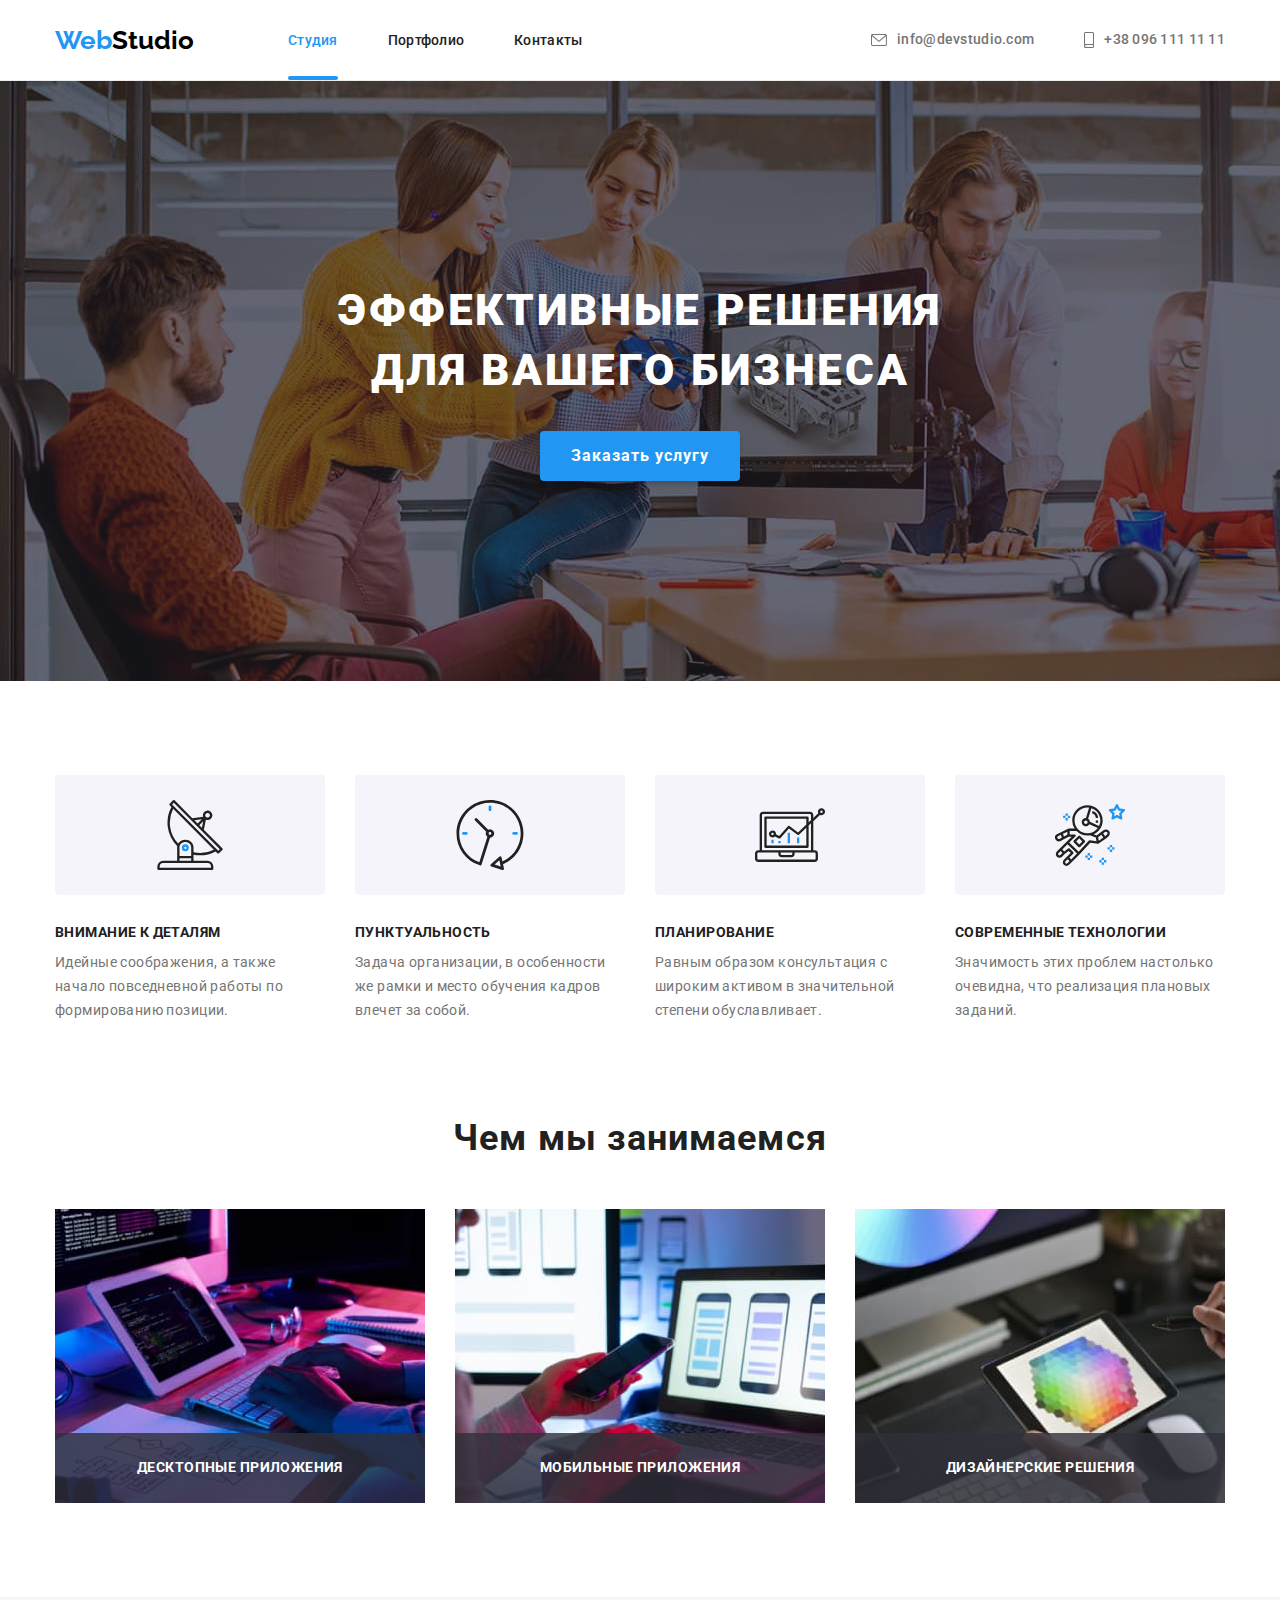
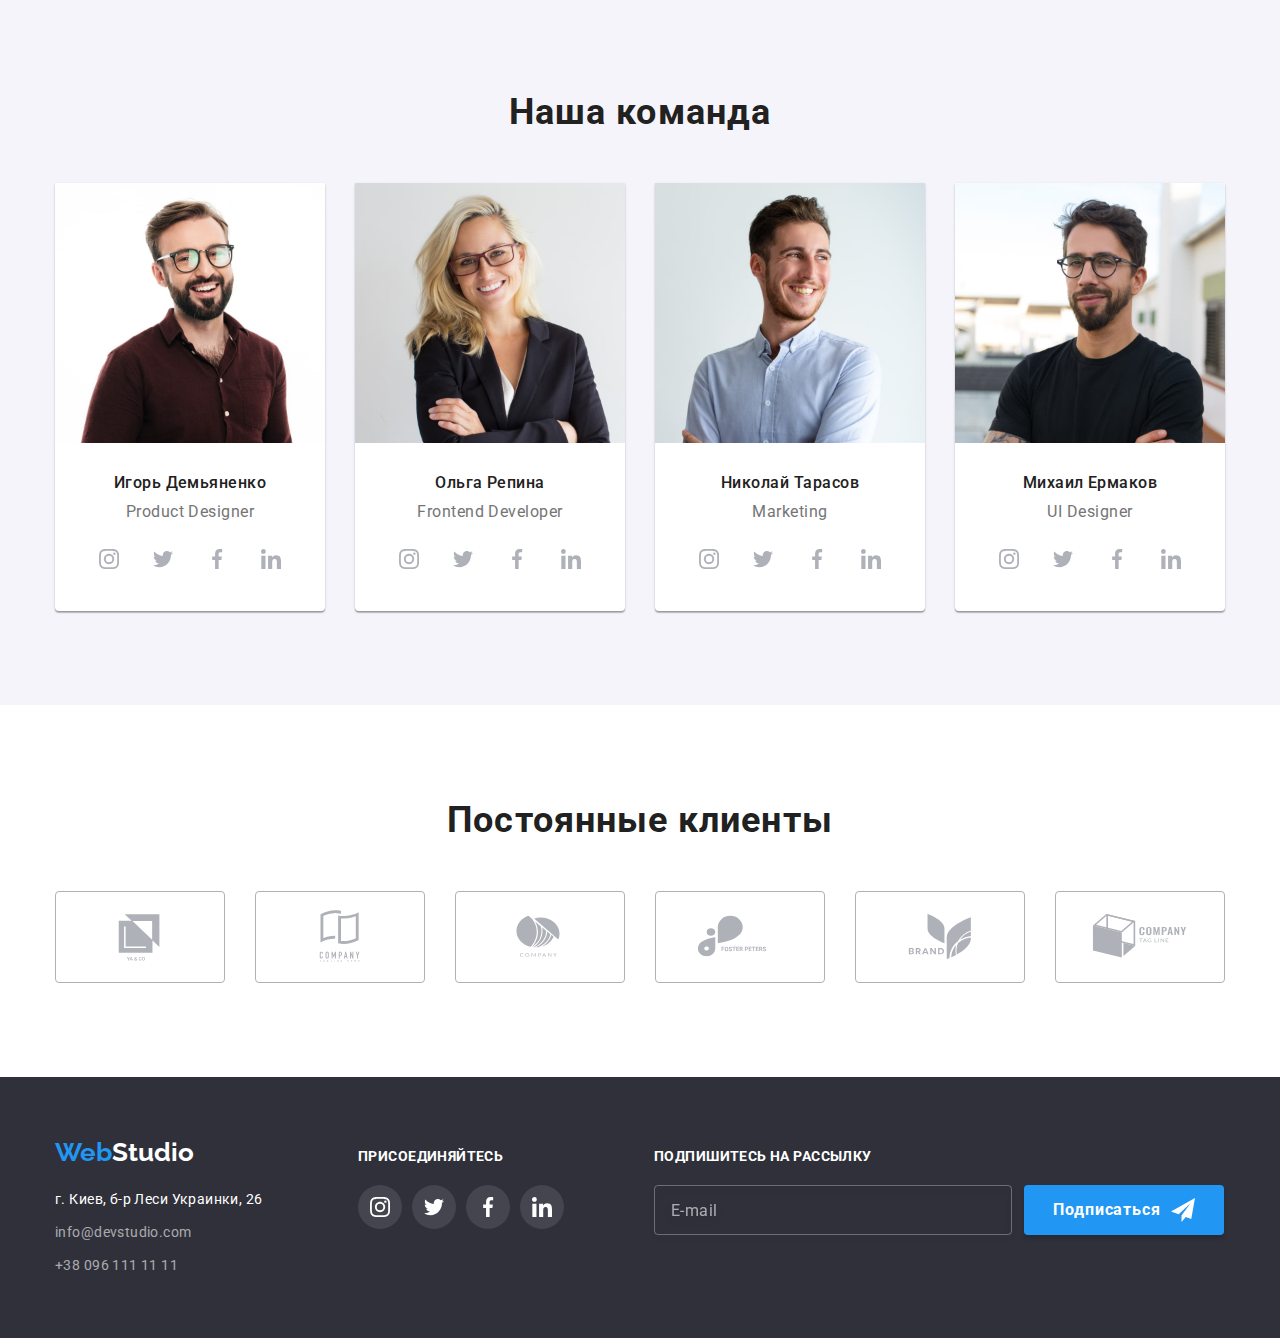
==== commit a50cec45: "added sass architecture" ====
--- a/index.html
+++ b/index.html
@@ -18,7 +18,8 @@
 			crossorigin="anonymous"
 			referrerpolicy="no-referrer"
 		/>
-		<link rel="stylesheet" href="./css/styles.css" />
+		<!-- <link rel="stylesheet" href="./css/styles.css" /> -->
+		<link rel="stylesheet" href="./css/main.min.css" />
 	</head>
 	<body>
 		<header class="page-header">
--- a/css/styles.css
+++ b/css/styles.css
@@ -1,4 +1,4 @@
-:root {
+/* :root {
   --primary-font-family: 'Roboto', sans-serif;
   --main-logo-font-family: 'Raleway', sans-serif;
 
@@ -24,11 +24,11 @@
 
   --duration: 250ms;
   --timing-function: cubic-bezier(0.4, 0, 0.2, 1);  
-}
+} */
 
 /* ----- START - COMMON STYLES ----- */
 
-body {  
+/* body {  
   font-family: var(--primary-font-family);
   color: var(--primary-text-color);
 
@@ -91,13 +91,13 @@
 .section {
   padding-top: 94px;
   padding-bottom: 94px;
-}
+} */
 
 /* ===== END - COMMON STYLES ===== */
 
 /* ----- START - COMPONENTS ----- */
 
-.section-title {
+/* .section-title {
   font-size: 36px;
   line-height: 1.17;
   letter-spacing: 0.03em;
@@ -369,13 +369,13 @@
 .contact-form-submit-btn:hover,
 .contact-form-submit-btn:focus {
   background-color: var(--btn-color-hover);
-}
+} */
 
 /* ===== END - COMPONENTS ===== */
 
 /* ----- START - HEADER ----- */
 
-.page-header {
+/* .page-header {
   background-color: var(--primary-white-color);
   border-bottom: 1px solid var(--secondary-border-color);
 }
@@ -484,12 +484,12 @@
 .menu-contact-icon {
   margin-right: 10px;
   fill: currentColor;
-}
+} */
 
 /* ===== END - HEADER ===== */
 
 /* ----- START - HERO ----- */
-.hero {
+/* .hero {
   max-width: 1600px;
   min-height: 600px;  
   margin-left: auto;
@@ -541,13 +541,13 @@
 .hero-btn:hover, 
 .hero-btn:focus {
   background-color: var(--btn-color-hover);
-}
+} */
 
 /* ===== END - HERO ===== */
 
 /* ----- START - FEATURES ----- */
 
-.feature-section {
+/* .feature-section {
   padding-bottom: 0;
 }
 
@@ -587,13 +587,13 @@
 
   background-color: var(--secondary-bg-color);
   border-radius: 4px;
-}
+} */
 
 /* ===== END - FEATURES ===== */
 
 /* ----- START - ACTIVITY ----- */
 
-.activity-list {
+/* .activity-list {
   display: flex;
   justify-content: space-between;
   margin-top: 50px;
@@ -622,13 +622,13 @@
   background-color: var(--activity-bg-color);
 
   pointer-events: none;
-}
+} */
 
 /* ===== END - ACTIVITY ===== */
 
 /* ----- START - STAFF ----- */
 
-.staff {
+/* .staff {
   background-color: var(--secondary-bg-color);
 }
 
@@ -666,13 +666,13 @@
 .staff-position {
   margin-top: 10px;  
   color: var(--secondary-text-color);
-}
+} */
 
 /* ===== END - STAFF ===== */
 
 /* ----- START - CLIENTS ----- */
 
-.client-list {
+/* .client-list {
   display: flex;
   justify-content: center;
   margin-top: 50px;
@@ -717,13 +717,13 @@
 .client-list-link:hover .client-list-icon,
 .client-list-link:focus .client-list-icon {
   fill: currentColor;
-}
+} */
 
 /* ===== END - CLIENTS ===== */
 
 /* ----- START - FOOTER ----- */
 
-.page-footer {
+/* .page-footer {
   padding-top: 60px;
   padding-bottom: 60px;
 
@@ -869,13 +869,13 @@
   margin-left: 10px;
   
   background-image: url(../images/icons/mailing-icon.svg);  
-}
+} */
 
 /* ===== END - FOOTER ===== */
 
 /* ----- START - PORTFOLIO ----- */
 
-.filter-list {
+/* .filter-list {
   display: flex;
   justify-content: center;
 }
@@ -996,6 +996,6 @@
   line-height: 1.88;
   letter-spacing: 0.03em;
   color: var(--secondary-text-color);
-}
+} */
 
 /* ===== END - PORTFOLIO ===== */--- a/css/main.min.css
+++ b/css/main.min.css
@@ -0,0 +1 @@
+:root{--primary-font-family: "Roboto", sans-serif;--main-logo-font-family: "Raleway", sans-serif;--primary-text-color: #212121;--secondary-text-color: #757575;--opacity-text-color: rgba(255, 255, 255, 0.6);--placeholder-text-color: rgba(117, 117, 117, 0.5);--accent-color: #2196F3;--btn-color-hover: #188CE8;--primary-white-color: #ffffff;--primary-bg-color: #2F303A;--secondary-bg-color: #F5F4FA;--activity-bg-color: rgba(47, 48, 58, 0.8);--fallback-bg-color: #C4C4C4;--backdrop-bg-color: rgba(0, 0, 0, 0.2);--logo-black-color: #000000;--primary-border-color: #EEEEEE;--secondary-border-color: #ECECEC;--primary-icon-color: #AFB1B8;--bg-icon-color: rgba(255, 255, 255, 0.1);--overlay-card-color: rgba(33, 150, 243, 0.9);--project-card-gap: 30px;--duration: 250ms;--timing-function: cubic-bezier(0.4, 0, 0.2, 1)}/*! modern-normalize v1.1.0 | MIT License | https://github.com/sindresorhus/modern-normalize */*,::before,::after{-webkit-box-sizing:border-box;box-sizing:border-box}html{line-height:1.15;-webkit-text-size-adjust:100%;-moz-tab-size:4;-o-tab-size:4;tab-size:4}body{margin:0;font-family:system-ui,-apple-system,"Segoe UI",Roboto,Helvetica,Arial,sans-serif,"Apple Color Emoji","Segoe UI Emoji"}hr{height:0;color:inherit}abbr[title]{-webkit-text-decoration:underline dotted;text-decoration:underline dotted}b,strong{font-weight:bolder}code,kbd,samp,pre{font-family:ui-monospace,SFMono-Regular,Consolas,"Liberation Mono",Menlo,monospace;font-size:1em}small{font-size:80%}sub,sup{font-size:75%;line-height:0;position:relative;vertical-align:baseline}sub{bottom:-0.25em}sup{top:-0.5em}table{text-indent:0;border-color:inherit}button,input,optgroup,select,textarea{font-family:inherit;font-size:100%;line-height:1.15;margin:0}button,select{text-transform:none}button,[type=button],[type=reset],[type=submit]{-webkit-appearance:button}::-moz-focus-inner{border-style:none;padding:0}:-moz-focusring{outline:1px dotted ButtonText}:-moz-ui-invalid{box-shadow:none}legend{padding:0}progress{vertical-align:baseline}::-webkit-inner-spin-button,::-webkit-outer-spin-button{height:auto}[type=search]{-webkit-appearance:textfield;outline-offset:-2px}::-webkit-search-decoration{-webkit-appearance:none}::-webkit-file-upload-button{-webkit-appearance:button;font:inherit}summary{display:list-item}.visually-hidden{position:absolute;width:1px;height:1px;margin:-1px;border:0;padding:0;white-space:nowrap;-webkit-clip-path:inset(100%);clip-path:inset(100%);clip:rect(0 0 0 0);overflow:hidden}h1,h2,h3,h4,h5,h6,p{margin-top:0;margin-bottom:0}ul,ol{margin-top:0;margin-bottom:0;padding-left:0}img{display:block;max-width:100%;height:auto}.list{list-style:none}.link{text-decoration:none}.container{width:1200px;margin-left:auto;margin-right:auto;padding-left:15px;padding-right:15px}body{font-family:var(--primary-font-family);color:var(--primary-text-color);background-color:var(--primary-white-color)}.section{padding-top:94px;padding-bottom:94px}.page-header{background-color:var(--primary-white-color);border-bottom:1px solid var(--secondary-border-color)}.header-container{display:-webkit-box;display:-ms-flexbox;display:flex;-webkit-box-pack:justify;-ms-flex-pack:justify;justify-content:space-between;-webkit-box-align:center;-ms-flex-align:center;align-items:center}.navigation{display:-webkit-box;display:-ms-flexbox;display:flex;-webkit-box-align:center;-ms-flex-align:center;align-items:center}.menu-nav{display:-webkit-box;display:-ms-flexbox;display:flex;-webkit-box-pack:justify;-ms-flex-pack:justify;justify-content:space-between}.menu-nav-item:not(:first-child),.menu-contacts-item:not(:first-child){margin-left:50px}.menu-nav .link,.menu-contacts .link{padding-top:32px;padding-bottom:32px;font-weight:500;font-size:14px;line-height:1.14;letter-spacing:.02em;color:var(--primary-text-color);-webkit-transition:color var(--duration) var(--timing-function);transition:color var(--duration) var(--timing-function)}.menu-contacts{display:-webkit-box;display:-ms-flexbox;display:flex}.menu-contacts .link{display:-webkit-box;display:-ms-flexbox;display:flex;-webkit-box-align:center;-ms-flex-align:center;align-items:center;color:var(--secondary-text-color)}.menu-nav .link.current,.menu-nav .link:hover,.menu-nav .link:focus,.menu-contacts .link:hover,.menu-contacts .link:focus{color:var(--accent-color)}.menu-nav .link{position:relative}.menu-nav .link::after{content:"";position:absolute;bottom:0;display:block;width:100%;height:4px;background-color:var(--accent-color);border-radius:2px;-webkit-transform:scaleX(0);transform:scaleX(0);-webkit-transition:-webkit-transform var(--duration) var(--timing-function);transition:-webkit-transform var(--duration) var(--timing-function);transition:transform var(--duration) var(--timing-function);transition:transform var(--duration) var(--timing-function), -webkit-transform var(--duration) var(--timing-function)}.menu-nav .link.current:after,.menu-nav .link:hover::after,.menu-nav .link:focus::after{-webkit-transform:scaleX(1);transform:scaleX(1)}.menu-contact-icon{margin-right:10px;fill:currentColor}.hero{max-width:1600px;min-height:600px;margin-left:auto;margin-right:auto;padding-top:200px;padding-bottom:200px;text-align:center;background-image:-webkit-gradient(linear, left top, right top, from(rgba(47, 48, 58, 0.4)), to(rgba(47, 48, 58, 0.4))),url("../images/bg-hero.jpg");background-image:linear-gradient(to right, rgba(47, 48, 58, 0.4), rgba(47, 48, 58, 0.4)),url("../images/bg-hero.jpg");background-size:cover;background-repeat:no-repeat;background-color:var(--fallback-bg-color)}.hero-title{width:696px;margin:0 auto;font-weight:900;font-size:44px;line-height:1.36;letter-spacing:.06em;color:var(--primary-white-color);text-transform:uppercase}.hero-btn{min-width:200px;padding:10px 26px;margin-top:30px;font-weight:700;line-height:1.88;letter-spacing:.06em;color:var(--primary-white-color);background-color:var(--accent-color);border:none;border-radius:4px;-webkit-box-shadow:0px 4px 4px rgba(0,0,0,.15);box-shadow:0px 4px 4px rgba(0,0,0,.15);-webkit-transition:background-color var(--duration) var(--timing-function);transition:background-color var(--duration) var(--timing-function)}.hero-btn:hover,.hero-btn:focus{background-color:var(--btn-color-hover)}.feature-section{padding-bottom:0}.feature-list{display:-webkit-box;display:-ms-flexbox;display:flex;-webkit-box-pack:justify;-ms-flex-pack:justify;justify-content:space-between}.feature-list-item{-ms-flex-preferred-size:calc((100% - 90px)/4);flex-basis:calc((100% - 90px)/4)}.feature-title{margin-top:30px;font-size:14px;line-height:1.14;letter-spacing:.03em;text-transform:uppercase}.feature-description{margin-top:10px;font-weight:400;font-size:14px;line-height:1.71;letter-spacing:.03em;color:var(--secondary-text-color)}.feature-icon-box{display:-webkit-box;display:-ms-flexbox;display:flex;-webkit-box-pack:center;-ms-flex-pack:center;justify-content:center;-webkit-box-align:center;-ms-flex-align:center;align-items:center;height:120px;background-color:var(--secondary-bg-color);border-radius:4px}.activity-list{display:-webkit-box;display:-ms-flexbox;display:flex;-webkit-box-pack:justify;-ms-flex-pack:justify;justify-content:space-between;margin-top:50px}.activity-list-item{position:relative}.activity-title{position:absolute;bottom:0;display:-webkit-box;display:-ms-flexbox;display:flex;-webkit-box-align:center;-ms-flex-align:center;align-items:center;-webkit-box-pack:center;-ms-flex-pack:center;justify-content:center;width:100%;height:70px;font-size:14px;line-height:1.14;letter-spacing:.03em;color:var(--primary-white-color);text-transform:uppercase;background-color:var(--activity-bg-color);pointer-events:none}.staff{background-color:var(--secondary-bg-color)}.staff-list{display:-webkit-box;display:-ms-flexbox;display:flex;-ms-flex-wrap:wrap;flex-wrap:wrap;margin-left:-30px;margin-top:50px}.staff-list-item{margin-left:30px;background-color:var(--primary-white-color);-webkit-box-shadow:0px 1px 3px rgba(0,0,0,.12),0px 1px 1px rgba(0,0,0,.14),0px 2px 1px rgba(0,0,0,.2);box-shadow:0px 1px 3px rgba(0,0,0,.12),0px 1px 1px rgba(0,0,0,.14),0px 2px 1px rgba(0,0,0,.2);border-radius:0px 0px 4px 4px}.staff-name,.staff-position{font-size:16px;line-height:1.19;letter-spacing:.03em;text-transform:capitalize;text-align:center}.staff-name{margin-top:30px;font-weight:500}.staff-position{margin-top:10px;color:var(--secondary-text-color)}.client-list{display:-webkit-box;display:-ms-flexbox;display:flex;-webkit-box-pack:center;-ms-flex-pack:center;justify-content:center;margin-top:50px}.client-list-item{width:170px;height:92px}.client-list-item:not(:first-child){margin-left:30px}.client-list-link{display:-webkit-box;display:-ms-flexbox;display:flex;-webkit-box-align:center;-ms-flex-align:center;align-items:center;-webkit-box-pack:center;-ms-flex-pack:center;justify-content:center;width:100%;height:100%;color:var(--primary-icon-color);background-color:var(--primary-white-color);border:1px solid var(--primary-icon-color);border-radius:4px;-webkit-transition:border-color var(--duration) var(--timing-function),color var(--duration) var(--timing-function);transition:border-color var(--duration) var(--timing-function),color var(--duration) var(--timing-function)}.client-list-icon{fill:currentColor}.client-list-link:hover,.client-list-link:focus{color:var(--accent-color);border-color:var(--accent-color)}.client-list-link:hover .client-list-icon,.client-list-link:focus .client-list-icon{fill:currentColor}.page-footer{padding-top:60px;padding-bottom:60px;background-color:var(--primary-bg-color)}.footer-container{display:-webkit-box;display:-ms-flexbox;display:flex;-webkit-box-align:baseline;-ms-flex-align:baseline;align-items:baseline}.page-footer .logo{color:var(--primary-white-color)}.contact-list{margin-top:20px}.contact-list-item:not(:first-child){margin-top:9px}.contact-list .link{font-size:14px;line-height:1.71;letter-spacing:.03em;font-style:normal;color:var(--opacity-text-color);-webkit-transition:color var(--duration) var(--timing-function);transition:color var(--duration) var(--timing-function)}.contact-list .link:hover,.contact-list .link:focus{color:var(--accent-color)}.contact-list .opacity-link{color:var(--primary-white-color)}.footer-social-box{margin-left:70px}.footer-form{margin-left:90px}.footer-social-call,.footer-form-call{font-size:14px;font-weight:700;line-height:1.14;letter-spacing:.03em;text-transform:uppercase;color:var(--primary-white-color)}.footer-list{display:-webkit-box;display:-ms-flexbox;display:flex}.footer-list-item{width:44px;height:44px;margin-top:20px}.footer-list-item:not(:first-child){margin-left:10px}.footer-list-link{display:-webkit-box;display:-ms-flexbox;display:flex;-webkit-box-align:center;-ms-flex-align:center;align-items:center;-webkit-box-pack:center;-ms-flex-pack:center;justify-content:center;width:100%;height:100%;fill:var(--primary-white-color);background-color:var(--bg-icon-color);border-radius:50%;-webkit-transition:background-color var(--duration) var(--timing-function);transition:background-color var(--duration) var(--timing-function)}.footer-list-link:hover,.footer-list-link:focus{background-color:var(--accent-color)}.footer-form-wrapper{display:-webkit-box;display:-ms-flexbox;display:flex;margin-top:20px}.footer-form-input{width:358px;height:50px;padding:15px 16px;color:var(--primary-white-color);border:1px solid rgba(255,255,255,.3);border-radius:4px;-webkit-filter:drop-shadow(0px 4px 4px rgba(0, 0, 0, 0.15));filter:drop-shadow(0px 4px 4px rgba(0, 0, 0, 0.15));background-color:rgba(0,0,0,0)}.footer-form-input::-webkit-input-placeholder{line-height:1.25;letter-spacing:.03em;color:var(--opacity-text-color)}.footer-form-input::-moz-placeholder{line-height:1.25;letter-spacing:.03em;color:var(--opacity-text-color)}.footer-form-input:-ms-input-placeholder{line-height:1.25;letter-spacing:.03em;color:var(--opacity-text-color)}.footer-form-input::-ms-input-placeholder{line-height:1.25;letter-spacing:.03em;color:var(--opacity-text-color)}.footer-form-input::placeholder{line-height:1.25;letter-spacing:.03em;color:var(--opacity-text-color)}.footer-form-btn{min-width:200px;margin-left:12px;padding:10px 28px;font-weight:700;line-height:1.88;letter-spacing:.06em;color:var(--primary-white-color);border:none;border-radius:4px;-webkit-box-shadow:0px 4px 4px rgba(0,0,0,.15);box-shadow:0px 4px 4px rgba(0,0,0,.15);background-color:var(--accent-color)}.footer-form-btn-text{display:-webkit-inline-box;display:-ms-inline-flexbox;display:inline-flex;-webkit-box-align:center;-ms-flex-align:center;align-items:center}.footer-form-btn-text::after{content:"";width:24px;height:24px;margin-left:10px;background-image:url(../images/icons/mailing-icon.svg)}.logo{padding-top:24px;padding-bottom:24px;margin-right:94px;font-family:var(--main-logo-font-family);font-weight:700;font-size:0;line-height:1.19;letter-spacing:.03em;color:var(--logo-black-color)}.logo-font-size{font-size:26px}.logo-accent-color{color:var(--accent-color)}.section-title{font-size:36px;line-height:1.17;letter-spacing:.03em;text-align:center}.backdrop{position:fixed;top:0;left:0;width:100vw;height:100vh;background-color:var(--backdrop-bg-color);-webkit-transform:scale(1) rotate(360deg);transform:scale(1) rotate(360deg);-webkit-transition:visibility var(--duration) var(--timing-function),-webkit-transform var(--duration) var(--timing-function);transition:visibility var(--duration) var(--timing-function),-webkit-transform var(--duration) var(--timing-function);transition:transform var(--duration) var(--timing-function),visibility var(--duration) var(--timing-function);transition:transform var(--duration) var(--timing-function),visibility var(--duration) var(--timing-function),-webkit-transform var(--duration) var(--timing-function)}.backdrop.is-hidden{-webkit-transform:scale(0) rotate(0deg);transform:scale(0) rotate(0deg);visibility:hidden;pointer-events:none}.modal{position:absolute;top:50%;left:50%;-webkit-transform:translate(-50%, -50%);transform:translate(-50%, -50%);width:528px;height:582px;padding:40px;background-color:var(--primary-white-color);-webkit-box-shadow:0px 1px 3px rgba(0,0,0,.12),0px 1px 1px rgba(0,0,0,.14),0px 2px 1px rgba(0,0,0,.2);box-shadow:0px 1px 3px rgba(0,0,0,.12),0px 1px 1px rgba(0,0,0,.14),0px 2px 1px rgba(0,0,0,.2);border-radius:4px}.modal-close-btn{position:absolute;top:8px;right:8px;display:-webkit-box;display:-ms-flexbox;display:flex;-webkit-box-pack:center;-ms-flex-pack:center;justify-content:center;-webkit-box-align:center;-ms-flex-align:center;align-items:center;width:30px;height:30px;padding:0;border:1px solid rgba(0,0,0,.1);border-radius:50%;background-color:rgba(0,0,0,0);cursor:pointer}.modal-close-icon{-webkit-transition:fill var(--duration) var(--timing-function);transition:fill var(--duration) var(--timing-function)}.modal-close-btn:hover .modal-close-icon,.modal-close-btn:focus .modal-close-icon{fill:var(--accent-color)}.contact-form-call{display:block;text-align:center;font-weight:700;font-size:20px;line-height:1.15;letter-spacing:.03em}.contact-form{margin-top:12px}.contact-form-list{line-height:.01}.contact-form-list-item:not(:first-child){margin-top:10px}.contact-form-label-text{font-size:12px;line-height:1.17;letter-spacing:.01em;color:var(--secondary-text-color)}.contact-form-input-wrapper{position:relative;display:block;margin-top:4px;color:var(--accent-color)}.contact-form-input,.contact-form-message{width:100%;border:1px solid rgba(33,33,33,.2);border-radius:4px;-webkit-transition:border-color var(--duration) var(--timing-function);transition:border-color var(--duration) var(--timing-function)}.contact-form-input{height:40px;padding-left:42px}.contact-form-message{resize:none;height:120px;margin-top:4px;padding:12px 16px}.contact-form-label .contact-form-message::-webkit-input-placeholder{font-size:12px;line-height:1.17;letter-spacing:.01em;color:var(--placeholder-text-color)}.contact-form-label .contact-form-message::-moz-placeholder{font-size:12px;line-height:1.17;letter-spacing:.01em;color:var(--placeholder-text-color)}.contact-form-label .contact-form-message:-ms-input-placeholder{font-size:12px;line-height:1.17;letter-spacing:.01em;color:var(--placeholder-text-color)}.contact-form-label .contact-form-message::-ms-input-placeholder{font-size:12px;line-height:1.17;letter-spacing:.01em;color:var(--placeholder-text-color)}.contact-form-label .contact-form-message::placeholder{font-size:12px;line-height:1.17;letter-spacing:.01em;color:var(--placeholder-text-color)}.contact-form-input:focus+.contact-form-input-icon{fill:var(--accent-color)}.contact-form-input:focus,.contact-form-message:focus{outline:none;border-color:var(--accent-color)}.contact-form-input-icon{position:absolute;top:50%;left:12px;-webkit-transform:translateY(-50%);transform:translateY(-50%);-webkit-transition:fill var(--duration) var(--timing-function);transition:fill var(--duration) var(--timing-function)}.contact-form-checkbox-wrapper{margin-top:20px}.text-agreement-link{color:var(--accent-color)}.contact-form-checkbox-label{display:-webkit-box;display:-ms-flexbox;display:flex;-webkit-box-pack:center;-ms-flex-pack:center;justify-content:center;-webkit-box-align:center;-ms-flex-align:center;align-items:center;cursor:pointer}.contact-form-checkbox-label>.contact-form-label-text{margin-left:7px;font-size:14px;line-height:1.71;letter-spacing:.03em}.contact-form-checkbox-label::before{content:"";width:16px;height:15px;border-radius:2px;background-image:url(../images/icons/checkbox-off-icon.svg);background-repeat:no-repeat}.contact-form-checkbox-input:checked+.contact-form-checkbox-label::before{background-color:var(--accent-color);background-image:url(../images/icons/checkbox-on-icon.svg)}.contact-form-checkbox-input:focus+.contact-form-checkbox-label::before{outline:2px solid var(--accent-color);outline-offset:2px}.contact-form-submit-btn{display:block;min-width:200px;padding:10px 26px;margin-top:30px;margin-left:auto;margin-right:auto;font-weight:700;line-height:1.88;letter-spacing:.06em;color:var(--primary-white-color);background-color:var(--accent-color);border:none;border-radius:4px;-webkit-box-shadow:0px 4px 4px rgba(0,0,0,.15);box-shadow:0px 4px 4px rgba(0,0,0,.15);-webkit-transition:background-color var(--duration) var(--timing-function);transition:background-color var(--duration) var(--timing-function)}.contact-form-submit-btn:hover,.contact-form-submit-btn:focus{background-color:var(--btn-color-hover)}.button{font-family:inherit;font-size:16px;cursor:pointer}.social-list{display:-webkit-box;display:-ms-flexbox;display:flex;-webkit-box-pack:center;-ms-flex-pack:center;justify-content:center;margin-top:16px;margin-bottom:30px}.social-list-item{width:44px;height:44px}.social-list-item:not(:first-child){margin-left:10px}.social-list-link{display:-webkit-box;display:-ms-flexbox;display:flex;-webkit-box-align:center;-ms-flex-align:center;align-items:center;-webkit-box-pack:center;-ms-flex-pack:center;justify-content:center;width:100%;height:100%;fill:var(--primary-icon-color);background-color:var(--primary-white-color);border-radius:50%;-webkit-transition:background-color var(--duration) var(--timing-function);transition:background-color var(--duration) var(--timing-function)}.social-list-icon{-webkit-transition:fill var(--duration) var(--timing-function);transition:fill var(--duration) var(--timing-function)}.social-list-link:hover,.social-list-link:focus{background-color:var(--accent-color)}.social-list-link:hover .social-list-icon,.social-list-link:focus .social-list-icon{fill:var(--primary-white-color)}/*# sourceMappingURL=main.min.css.map */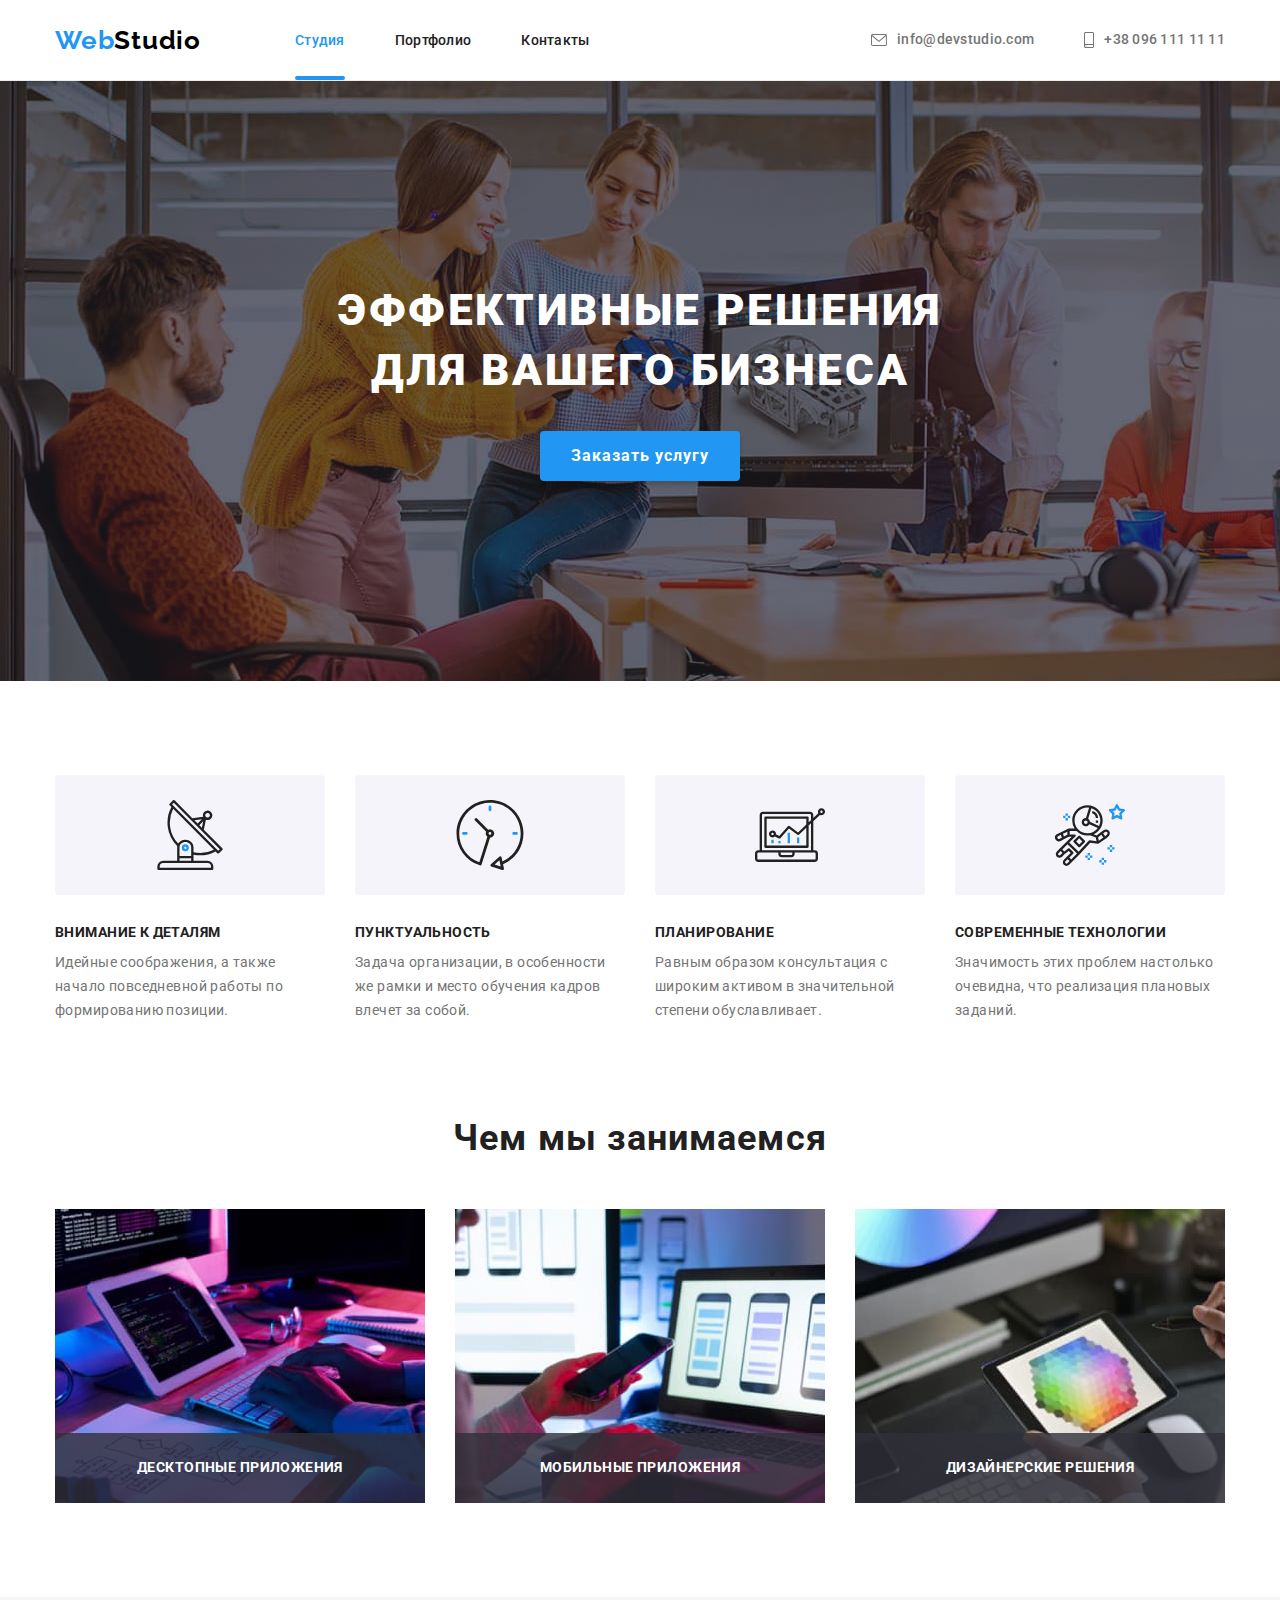
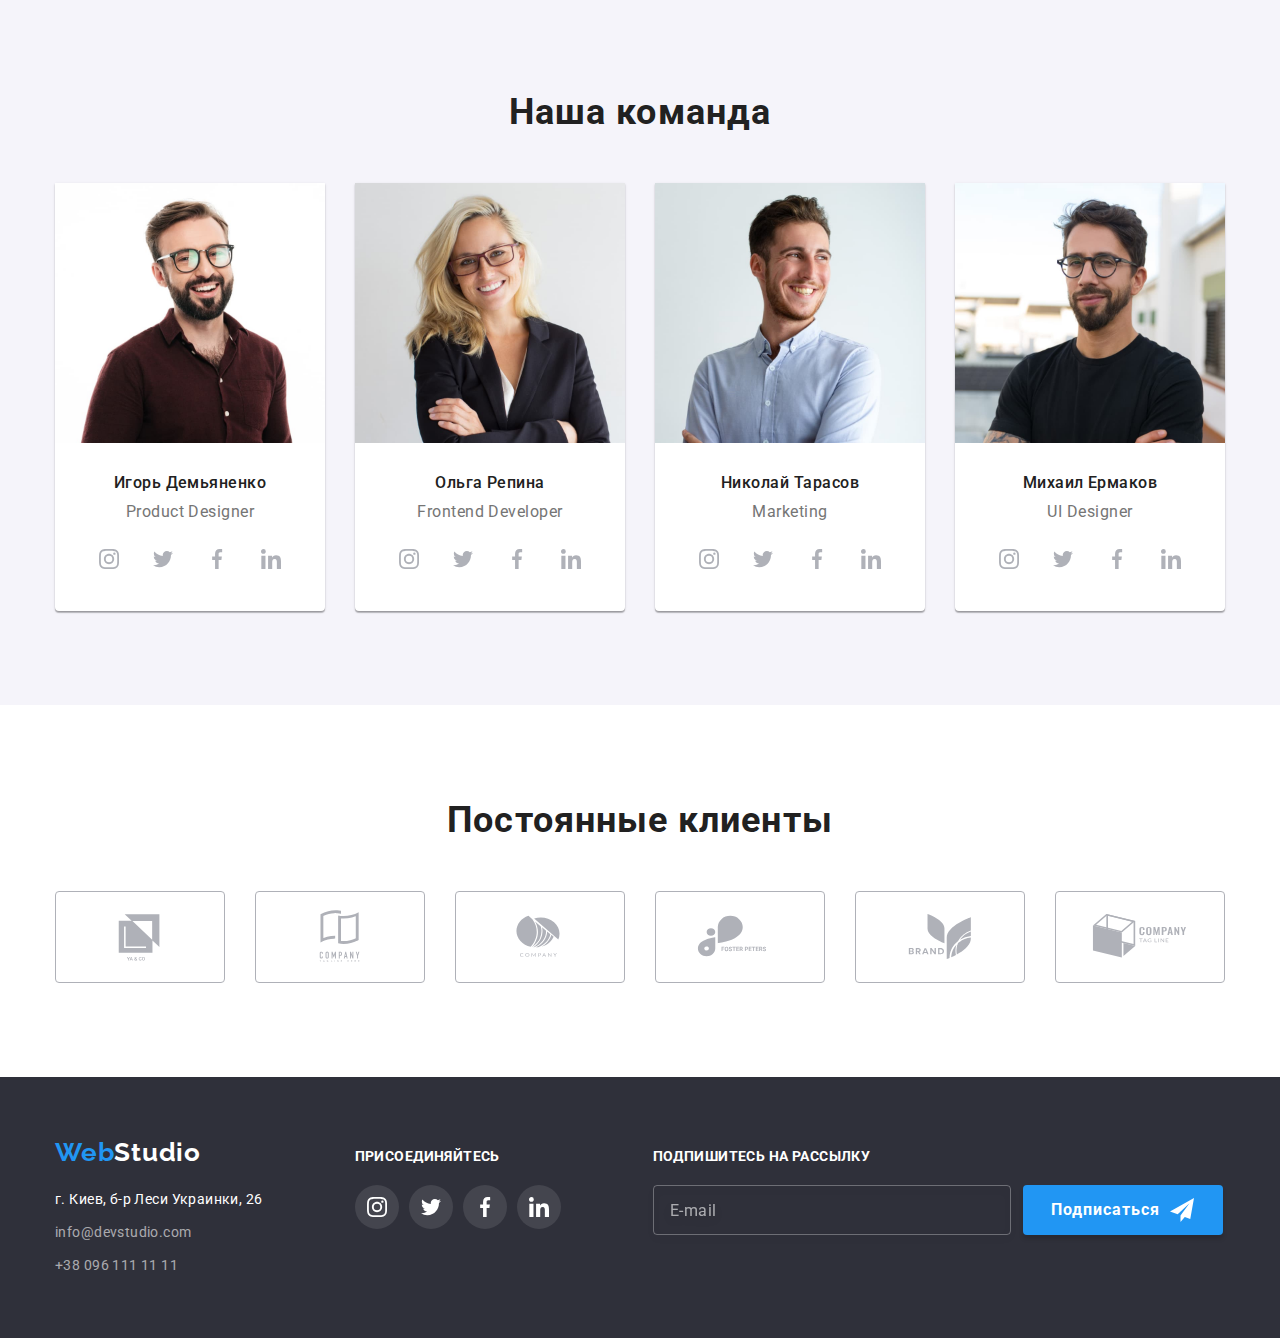
==== commit 2a8d9082: "Added BEM and some SASS styles" ====
--- a/index.html
+++ b/index.html
@@ -18,44 +18,43 @@
 			crossorigin="anonymous"
 			referrerpolicy="no-referrer"
 		/>
-		<!-- <link rel="stylesheet" href="./css/styles.css" /> -->
 		<link rel="stylesheet" href="./css/main.min.css" />
 	</head>
 	<body>
-		<header class="page-header">
+		<header class="header">
 			<div class="container header-container">
-				<nav class="navigation">
+				<nav class="menu-nav">
 					<a class="logo link" href="./index.html" lang="en">
-						<span class="logo-font-size logo-accent-color">Web</span>
-						<span class="logo-font-size">Studio</span>
+						<span class="logo__font-size logo__accent-color">Web</span>
+						<span class="logo__font-size">Studio</span>
 					</a>
-					<ul class="menu-nav list">
-						<li class="menu-nav-item">
-							<a class="link current" href="./index.html">Студия</a>
-						</li>
-
-						<li class="menu-nav-item">
-							<a class="link" href="./portfolio.html">Портфолио</a>
-						</li>
-
-						<li class="menu-nav-item">
-							<a class="link" href="">Контакты</a>
+					<ul class="menu-nav__list list">
+						<li class="menu-nav__item">
+							<a class="menu-nav__link link current" href="./index.html">Студия</a>
+						</li>
+
+						<li class="menu-nav__item">
+							<a class="menu-nav__link link" href="./portfolio.html">Портфолио</a>
+						</li>
+
+						<li class="menu-nav__item">
+							<a class="menu-nav__link link" href="">Контакты</a>
 						</li>
 					</ul>
 				</nav>
-				<ul class="menu-contacts list">
-					<li class="menu-contacts-item">
-						<a class="link" href="mailto:info@devstudio.com">
-							<svg class="menu-contact-icon" width="16" height="12">
+				<ul class="menu-contact list">
+					<li class="menu-contact__item">
+						<a class="menu-contact__link link" href="mailto:info@devstudio.com">
+							<svg class="menu-contact__icon" width="16" height="12">
 								<use href="./images/sprite.svg#envelope"></use>
 							</svg>
 							info@devstudio.com
 						</a>
 					</li>
 
-					<li class="menu-contacts-item">
-						<a class="link" href="tel:+380961111111">
-							<svg class="menu-contact-icon" width="10" height="16">
+					<li class="menu-contact__item">
+						<a class="menu-contact__link link" href="tel:+380961111111">
+							<svg class="menu-contact__icon" width="10" height="16">
 								<use href="./images/sprite.svg#phone"></use>
 							</svg>
 							+38 096 111 11 11
@@ -68,59 +67,59 @@
 		<main>
 			<section class="hero">
 				<div class="container">
-					<h1 class="hero-title">Эффективные решения для вашего бизнеса</h1>
-					<button class="hero-btn button" type="button" data-modal-open>Заказать услугу</button>
+					<h1 class="hero__title">Эффективные решения для вашего бизнеса</h1>
+					<button class="hero__btn button" type="button" data-modal-open>Заказать услугу</button>
 				</div>
 			</section>
 
-			<section class="section feature-section">
+			<section class="feature section">
 				<div class="container">
 					<h2 class="section-title visually-hidden">Особенности</h2>
-					<ul class="feature-list list">
-						<li class="feature-list-item">
-							<div class="feature-icon-box">
-								<svg class="feature-icon" width="70" height="70">
+					<ul class="feature__list list">
+						<li class="feature__list-item">
+							<div class="feature__icon-box">
+								<svg class="feature__icon" width="70" height="70">
 									<use href="./images/sprite.svg#antenna"></use>
 								</svg>
 							</div>
-							<h3 class="feature-title">Внимание к деталям</h3>
-							<p class="feature-description">
+							<h3 class="feature__title">Внимание к деталям</h3>
+							<p class="feature__description">
 								Идейные соображения, а также начало повседневной работы по формированию позиции.
 							</p>
 						</li>
 
-						<li class="feature-list-item">
-							<div class="feature-icon-box">
-								<svg class="feature-icon" width="70" height="70">
+						<li class="feature__list-item">
+							<div class="feature__icon-box">
+								<svg class="feature__icon" width="70" height="70">
 									<use href="./images/sprite.svg#clock"></use>
 								</svg>
 							</div>
-							<h3 class="feature-title">Пунктуальность</h3>
-							<p class="feature-description">
+							<h3 class="feature__title">Пунктуальность</h3>
+							<p class="feature__description">
 								Задача организации, в особенности же рамки и место обучения кадров влечет за собой.
 							</p>
 						</li>
 
-						<li class="feature-list-item">
-							<div class="feature-icon-box">
-								<svg class="feature-icon" width="70" height="70">
+						<li class="feature__list-item">
+							<div class="feature__icon-box">
+								<svg class="feature__icon" width="70" height="70">
 									<use href="./images/sprite.svg#diagram"></use>
 								</svg>
 							</div>
-							<h3 class="feature-title">Планирование</h3>
-							<p class="feature-description">
+							<h3 class="feature__title">Планирование</h3>
+							<p class="feature__description">
 								Равным образом консультация с широким активом в значительной степени обуславливает.
 							</p>
 						</li>
 
-						<li class="feature-list-item">
-							<div class="feature-icon-box">
-								<svg class="feature-icon" width="70" height="70">
+						<li class="feature__list-item">
+							<div class="feature__icon-box">
+								<svg class="feature__icon" width="70" height="70">
 									<use href="./images/sprite.svg#astronaut"></use>
 								</svg>
 							</div>
-							<h3 class="feature-title">Современные технологии</h3>
-							<p class="feature-description">
+							<h3 class="feature__title">Современные технологии</h3>
+							<p class="feature__description">
 								Значимость этих проблем настолько очевидна, что реализация плановых заданий.
 							</p>
 						</li>
@@ -128,29 +127,29 @@
 				</div>
 			</section>
 
-			<section class="section">
+			<section class="activity section">
 				<div class="container">
 					<h2 class="section-title">Чем мы занимаемся</h2>
 					<ul class="activity-list list">
-						<li class="activity-list-item">
-							<a class="activity-link link" href="">
+						<li class="activity-list__item">
+							<a class="activity-list__link link" href="">
 								<img src="./images/activity-img-1.jpg" alt="Направление деятельности" width="370" height="294" />
 							</a>
-							<h3 class="activity-title">Десктопные приложения</h3>
-						</li>
-
-						<li class="activity-list-item">
-							<a class="activity-link link" href="">
+							<h3 class="activity-list__title">Десктопные приложения</h3>
+						</li>
+
+						<li class="activity-list__item">
+							<a class="activity-list__link link" href="">
 								<img src="./images/activity-img-2.jpg" alt="Направление деятельности" width="370" height="294" />
 							</a>
-							<h3 class="activity-title">Мобильные приложения</h3>
-						</li>
-
-						<li class="activity-list-item">
-							<a class="activity-link link" href="">
+							<h3 class="activity-list__title">Мобильные приложения</h3>
+						</li>
+
+						<li class="activity-list__item">
+							<a class="activity-list__link link" href="">
 								<img src="./images/activity-img-3.jpg" alt="Направление деятельности" width="370" height="294" />
 							</a>
-							<h3 class="activity-title">Дизайнерские решения</h3>
+							<h3 class="activity-list__title">Дизайнерские решения</h3>
 						</li>
 					</ul>
 				</div>
@@ -160,53 +159,58 @@
 				<div class="container">
 					<h2 class="section-title">Наша команда</h2>
 					<ul class="staff-list list">
-						<li class="staff-list-item">
+						<li class="staff-list__item">
 							<img src="./images/staff-avatar-img-1.jpg" alt="Аватар сотрудника" width="270" height="260" />
-							<h3 class="staff-name">Игорь Демьяненко</h3>
-							<p class="staff-position">Product Designer</p>
+							<h3 class="staff-list__name">Игорь Демьяненко</h3>
+							<p class="staff-list__position">Product Designer</p>
 							<ul class="social-list list">
-								<li class="social-list-item">
-									<a
-										class="social-list-link link"
+								<li class="social-list__item">
+									<a
+										class="social-list__link link"
 										href="https://www.instagram.com/"
 										target="_blank"
 										rel="noreferrer noopener"
 									>
-										<svg class="social-list-icon" width="20" height="20">
+										<svg class="social-list__icon" width="20" height="20">
 											<use href="./images/sprite.svg#instagram"></use>
 										</svg>
 									</a>
 								</li>
 
-								<li class="social-list-item">
-									<a class="social-list-link link" href="https://twitter.com" target="_blank" rel="noreferrer noopener">
-										<svg class="social-list-icon" width="20" height="20">
+								<li class="social-list__item">
+									<a
+										class="social-list__link link"
+										href="https://twitter.com"
+										target="_blank"
+										rel="noreferrer noopener"
+									>
+										<svg class="social-list__icon" width="20" height="20">
 											<use href="./images/sprite.svg#twitter"></use>
 										</svg>
 									</a>
 								</li>
 
-								<li class="social-list-item">
-									<a
-										class="social-list-link link"
+								<li class="social-list__item">
+									<a
+										class="social-list__link link"
 										href="https://www.facebook.com/"
 										target="_blank"
 										rel="noreferrer noopener"
 									>
-										<svg class="social-list-icon" width="20" height="20">
+										<svg class="social-list__icon" width="20" height="20">
 											<use href="./images/sprite.svg#facebook"></use>
 										</svg>
 									</a>
 								</li>
 
-								<li class="social-list-item">
-									<a
-										class="social-list-link link"
+								<li class="social-list__item">
+									<a
+										class="social-list__link link"
 										href="https://www.linkedin.com/"
 										target="_blank"
 										rel="noreferrer noopener"
 									>
-										<svg class="social-list-icon" width="20" height="20">
+										<svg class="social-list__icon" width="20" height="20">
 											<use href="./images/sprite.svg#linkedin"></use>
 										</svg>
 									</a>
@@ -214,53 +218,58 @@
 							</ul>
 						</li>
 
-						<li class="staff-list-item">
+						<li class="staff-list__item">
 							<img src="./images/staff-avatar-img-2.jpg" alt="Аватар сотрудника" width="270" height="260" />
-							<h3 class="staff-name">Ольга Репина</h3>
-							<p class="staff-position">Frontend Developer</p>
+							<h3 class="staff-list__name">Ольга Репина</h3>
+							<p class="staff-list__position">Frontend Developer</p>
 							<ul class="social-list list">
-								<li class="social-list-item">
-									<a
-										class="social-list-link link"
+								<li class="social-list__item">
+									<a
+										class="social-list__link link"
 										href="https://www.instagram.com/"
 										target="_blank"
 										rel="noreferrer noopener"
 									>
-										<svg class="social-list-icon" width="20" height="20">
+										<svg class="social-list__icon" width="20" height="20">
 											<use href="./images/sprite.svg#instagram"></use>
 										</svg>
 									</a>
 								</li>
 
-								<li class="social-list-item">
-									<a class="social-list-link link" href="https://twitter.com" target="_blank" rel="noreferrer noopener">
-										<svg class="social-list-icon" width="20" height="20">
+								<li class="social-list__item">
+									<a
+										class="social-list__link link"
+										href="https://twitter.com"
+										target="_blank"
+										rel="noreferrer noopener"
+									>
+										<svg class="social-list__icon" width="20" height="20">
 											<use href="./images/sprite.svg#twitter"></use>
 										</svg>
 									</a>
 								</li>
 
-								<li class="social-list-item">
-									<a
-										class="social-list-link link"
+								<li class="social-list__item">
+									<a
+										class="social-list__link link"
 										href="https://www.facebook.com/"
 										target="_blank"
 										rel="noreferrer noopener"
 									>
-										<svg class="social-list-icon" width="20" height="20">
+										<svg class="social-list__icon" width="20" height="20">
 											<use href="./images/sprite.svg#facebook"></use>
 										</svg>
 									</a>
 								</li>
 
-								<li class="social-list-item">
-									<a
-										class="social-list-link link"
+								<li class="social-list__item">
+									<a
+										class="social-list__link link"
 										href="https://www.linkedin.com/"
 										target="_blank"
 										rel="noreferrer noopener"
 									>
-										<svg class="social-list-icon" width="20" height="20">
+										<svg class="social-list__icon" width="20" height="20">
 											<use href="./images/sprite.svg#linkedin"></use>
 										</svg>
 									</a>
@@ -268,53 +277,58 @@
 							</ul>
 						</li>
 
-						<li class="staff-list-item">
+						<li class="staff-list__item">
 							<img src="./images/staff-avatar-img-3.jpg" alt="Аватар сотрудника" width="270" height="260" />
-							<h3 class="staff-name">Николай Тарасов</h3>
-							<p class="staff-position">Marketing</p>
+							<h3 class="staff-list__name">Николай Тарасов</h3>
+							<p class="staff-list__position">Marketing</p>
 							<ul class="social-list list">
-								<li class="social-list-item">
-									<a
-										class="social-list-link link"
+								<li class="social-list__item">
+									<a
+										class="social-list__link link"
 										href="https://www.instagram.com/"
 										target="_blank"
 										rel="noreferrer noopener"
 									>
-										<svg class="social-list-icon" width="20" height="20">
+										<svg class="social-list__icon" width="20" height="20">
 											<use href="./images/sprite.svg#instagram"></use>
 										</svg>
 									</a>
 								</li>
 
-								<li class="social-list-item">
-									<a class="social-list-link link" href="https://twitter.com" target="_blank" rel="noreferrer noopener">
-										<svg class="social-list-icon" width="20" height="20">
+								<li class="social-list__item">
+									<a
+										class="social-list__link link"
+										href="https://twitter.com"
+										target="_blank"
+										rel="noreferrer noopener"
+									>
+										<svg class="social-list__icon" width="20" height="20">
 											<use href="./images/sprite.svg#twitter"></use>
 										</svg>
 									</a>
 								</li>
 
-								<li class="social-list-item">
-									<a
-										class="social-list-link link"
+								<li class="social-list__item">
+									<a
+										class="social-list__link link"
 										href="https://www.facebook.com/"
 										target="_blank"
 										rel="noreferrer noopener"
 									>
-										<svg class="social-list-icon" width="20" height="20">
+										<svg class="social-list__icon" width="20" height="20">
 											<use href="./images/sprite.svg#facebook"></use>
 										</svg>
 									</a>
 								</li>
 
-								<li class="social-list-item">
-									<a
-										class="social-list-link link"
+								<li class="social-list__item">
+									<a
+										class="social-list__link link"
 										href="https://www.linkedin.com/"
 										target="_blank"
 										rel="noreferrer noopener"
 									>
-										<svg class="social-list-icon" width="20" height="20">
+										<svg class="social-list__icon" width="20" height="20">
 											<use href="./images/sprite.svg#linkedin"></use>
 										</svg>
 									</a>
@@ -322,53 +336,58 @@
 							</ul>
 						</li>
 
-						<li class="staff-list-item">
+						<li class="staff-list__item">
 							<img src="./images/staff-avatar-img-4.jpg" alt="Аватар сотрудника" width="270" height="260" />
-							<h3 class="staff-name">Михаил Ермаков</h3>
-							<p class="staff-position">UI Designer</p>
+							<h3 class="staff-list__name">Михаил Ермаков</h3>
+							<p class="staff-list__position">UI Designer</p>
 							<ul class="social-list list">
-								<li class="social-list-item">
-									<a
-										class="social-list-link link"
+								<li class="social-list__item">
+									<a
+										class="social-list__link link"
 										href="https://www.instagram.com/"
 										target="_blank"
 										rel="noreferrer noopener"
 									>
-										<svg class="social-list-icon" width="20" height="20">
+										<svg class="social-list__icon" width="20" height="20">
 											<use href="./images/sprite.svg#instagram"></use>
 										</svg>
 									</a>
 								</li>
 
-								<li class="social-list-item">
-									<a class="social-list-link link" href="https://twitter.com" target="_blank" rel="noreferrer noopener">
-										<svg class="social-list-icon" width="20" height="20">
+								<li class="social-list__item">
+									<a
+										class="social-list__link link"
+										href="https://twitter.com"
+										target="_blank"
+										rel="noreferrer noopener"
+									>
+										<svg class="social-list__icon" width="20" height="20">
 											<use href="./images/sprite.svg#twitter"></use>
 										</svg>
 									</a>
 								</li>
 
-								<li class="social-list-item">
-									<a
-										class="social-list-link link"
+								<li class="social-list__item">
+									<a
+										class="social-list__link link"
 										href="https://www.facebook.com/"
 										target="_blank"
 										rel="noreferrer noopener"
 									>
-										<svg class="social-list-icon" width="20" height="20">
+										<svg class="social-list__icon" width="20" height="20">
 											<use href="./images/sprite.svg#facebook"></use>
 										</svg>
 									</a>
 								</li>
 
-								<li class="social-list-item">
-									<a
-										class="social-list-link link"
+								<li class="social-list__item">
+									<a
+										class="social-list__link link"
 										href="https://www.linkedin.com/"
 										target="_blank"
 										rel="noreferrer noopener"
 									>
-										<svg class="social-list-icon" width="20" height="20">
+										<svg class="social-list__icon" width="20" height="20">
 											<use href="./images/sprite.svg#linkedin"></use>
 										</svg>
 									</a>
@@ -383,49 +402,49 @@
 				<div class="container">
 					<h2 class="section-title">Постоянные клиенты</h2>
 					<ul class="client-list list">
-						<li class="client-list-item">
-							<a class="client-list-link link" href="" target="_blank" rel="noreferrer noopener">
-								<svg class="client-list-icon" width="106" height="60">
+						<li class="client-list__item">
+							<a class="client-list__link link" href="" target="_blank" rel="noreferrer noopener">
+								<svg class="client-list__icon" width="106" height="60">
 									<use href="./images/sprite.svg#logo-icon-client-1"></use>
 								</svg>
 							</a>
 						</li>
 
-						<li class="client-list-item">
-							<a class="client-list-link link" href="" target="_blank" rel="noreferrer noopener">
-								<svg class="client-list-icon" width="106" height="60">
+						<li class="client-list__item">
+							<a class="client-list__link link" href="" target="_blank" rel="noreferrer noopener">
+								<svg class="client-list__icon" width="106" height="60">
 									<use href="./images/sprite.svg#logo-icon-client-2"></use>
 								</svg>
 							</a>
 						</li>
 
-						<li class="client-list-item">
-							<a class="client-list-link link" href="" target="_blank" rel="noreferrer noopener">
-								<svg class="client-list-icon" width="106" height="60">
+						<li class="client-list__item">
+							<a class="client-list__link link" href="" target="_blank" rel="noreferrer noopener">
+								<svg class="client-list__icon" width="106" height="60">
 									<use href="./images/sprite.svg#logo-icon-client-3"></use>
 								</svg>
 							</a>
 						</li>
 
-						<li class="client-list-item">
-							<a class="client-list-link link" href="" target="_blank" rel="noreferrer noopener">
-								<svg class="client-list-icon" width="106" height="60">
+						<li class="client-list__item">
+							<a class="client-list__link link" href="" target="_blank" rel="noreferrer noopener">
+								<svg class="client-list__icon" width="106" height="60">
 									<use href="./images/sprite.svg#logo-icon-client-4"></use>
 								</svg>
 							</a>
 						</li>
 
-						<li class="client-list-item">
-							<a class="client-list-link link" href="" target="_blank" rel="noreferrer noopener">
-								<svg class="client-list-icon" width="106" height="60">
+						<li class="client-list__item">
+							<a class="client-list__link link" href="" target="_blank" rel="noreferrer noopener">
+								<svg class="client-list__icon" width="106" height="60">
 									<use href="./images/sprite.svg#logo-icon-client-5"></use>
 								</svg>
 							</a>
 						</li>
 
-						<li class="client-list-item">
-							<a class="client-list-link link" href="" target="_blank" rel="noreferrer noopener">
-								<svg class="client-list-icon" width="106" height="60">
+						<li class="client-list__item">
+							<a class="client-list__link link" href="" target="_blank" rel="noreferrer noopener">
+								<svg class="client-list__icon" width="106" height="60">
 									<use href="./images/sprite.svg#logo-icon-client-6"></use>
 								</svg>
 							</a>
@@ -435,76 +454,79 @@
 			</section>
 		</main>
 
-		<footer class="page-footer">
+		<footer class="footer">
 			<div class="container footer-container">
-				<div class="footer-address-box">
+				<div class="footer-address-wrapper">
 					<a class="logo link" href="./index.html" lang="en">
-						<span class="logo-font-size logo-accent-color">Web</span>
-						<span class="logo-font-size">Studio</span>
+						<span class="logo__font-size logo__accent-color">Web</span>
+						<span class="logo__font-size">Studio</span>
 					</a>
 					<address>
-						<ul class="list contact-list">
-							<li class="contact-list-item">
-								<a class="link opacity-link" href="https://goo.gl/maps/CGZ676xCDxBF31A58">
+						<ul class="contact-list list">
+							<li class="contact-list__item">
+								<a
+									class="contact-list__link link contact-list__link-opacity"
+									href="https://goo.gl/maps/CGZ676xCDxBF31A58"
+								>
 									г. Киев, б-р Леси Украинки, 26
 								</a>
 							</li>
 
-							<li class="contact-list-item">
-								<a class="link" href="mailto:info@devstudio.com">info@devstudio.com</a>
+							<li class="contact-list__item">
+								<a class="contact-list__link link" href="mailto:info@devstudio.com">info@devstudio.com</a>
 							</li>
 
-							<li class="contact-list-item">
-								<a class="link" href="tel:+380961111111">+38 096 111 11 11</a>
+							<li class="contact-list__item">
+								<a class="contact-list__link link" href="tel:+380961111111">+38 096 111 11 11</a>
 							</li>
 						</ul>
 					</address>
 				</div>
-				<div class="footer-social-box">
-					<p class="footer-social-call">присоединяйтесь</p>
+				<div class="footer-social-wrapper">
+					<p class="footer-call">присоединяйтесь</p>
 					<ul class="footer-list list">
-						<li class="footer-list-item">
+						<li class="footer-list__item">
 							<a
-								class="footer-list-link link"
+								class="footer-list__link link"
 								href="https://www.instagram.com/"
 								target="_blank"
 								rel="noreferrer noopener"
 							>
-								<svg class="footer-list-icon" width="20" height="20">
+								<svg class="footer-list__icon" width="20" height="20">
 									<use href="./images/sprite.svg#instagram"></use>
 								</svg>
 							</a>
 						</li>
 
-						<li class="footer-list-item">
-							<a class="footer-list-link link" href="https://twitter.com" target="_blank" rel="noreferrer noopener">
-								<svg class="footer-list-icon" width="20" height="20">
+						<li class="footer-list__item">
+							<a class="footer-list__link link" href="https://twitter.com" target="_blank" rel="noreferrer noopener">
+								<svg class="footer-list__icon" width="20" height="20">
 									<use href="./images/sprite.svg#twitter"></use>
 								</svg>
 							</a>
 						</li>
 
-						<li class="footer-list-item">
+						<li class="footer-list__item">
 							<a
-								class="footer-list-link link"
+								class="footer-list__link link"
 								href="https://www.facebook.com/"
 								target="_blank"
 								rel="noreferrer noopener"
 							>
-								<svg class="footer-list-icon" width="20" height="20">
+								<svg class="footer-list__icon" width="20" height="20">
 									<use href="./images/sprite.svg#facebook"></use>
 								</svg>
 							</a>
 						</li>
 
-						<li class="footer-list-item">
+						<li class="footer-list__item">
 							<a
-								class="footer-list-link link"
+								class="footer-list__link link"
 								href="https://www.linkedin.com/"
 								target="_blank"
 								rel="noreferrer noopener"
 							>
-								<svg class="footer-list-icon" width="20" height="20">
+								<svg class="footer-list__icon" width="20" height="20">
 									<use href="./images/sprite.svg#linkedin"></use>
 								</svg>
 							</a>
@@ -512,11 +534,11 @@
 					</ul>
 				</div>
 				<form class="footer-form">
-					<p class="footer-form-call">Подпишитесь на рассылку</p>
-					<div class="footer-form-wrapper">
-						<input class="footer-form-input" type="email" name="mailing" placeholder="E-mail" />
-						<button class="footer-form-btn">
-							<span class="footer-form-btn-text">Подписаться</span>
+					<p class="footer-call">Подпишитесь на рассылку</p>
+					<div class="footer-form__wrapper">
+						<input class="footer-form__input" type="email" name="mailing" placeholder="E-mail" />
+						<button class="footer-form__btn">
+							<span class="footer-form__btn-text">Подписаться</span>
 						</button>
 					</div>
 				</form>
@@ -525,8 +547,8 @@
 
 		<div class="backdrop is-hidden" data-modal>
 			<div class="modal">
-				<button class="modal-close-btn button" type="submit" data-modal-close>
-					<svg class="modal-close-icon" width="18" height="18">
+				<button class="modal__close-btn button" type="submit" data-modal-close>
+					<svg class="modal__close-icon" width="18" height="18">
 						<use href="./images/sprite.svg#close-icon"></use>
 					</svg>
 				</button>
@@ -534,68 +556,68 @@
 				<strong class="contact-form-call">Оставьте свои данные, мы вам перезвоним</strong>
 
 				<form class="contact-form">
-					<ul class="contact-form-list list">
-						<li class="contact-form-list-item">
-							<label class="contact-form-label">
-								<span class="contact-form-label-text">Имя</span>
-								<span class="contact-form-input-wrapper">
-									<input class="contact-form-input" type="text" name="user_name" />
-									<svg class="contact-form-input-icon" width="18" height="18">
+					<ul class="contact-form__list list">
+						<li class="contact-form__list-item">
+							<label class="contact-form__label">
+								<span class="contact-form__label-text">Имя</span>
+								<span class="contact-form__input-wrapper">
+									<input class="contact-form__input" type="text" name="user_name" />
+									<svg class="contact-form__input-icon" width="18" height="18">
 										<use href="./images/sprite.svg#person"></use>
 									</svg>
 								</span>
 							</label>
 						</li>
 
-						<li class="contact-form-list-item">
-							<label class="contact-form-label">
-								<span class="contact-form-label-text">Телефон</span>
-								<span class="contact-form-input-wrapper">
-									<input class="contact-form-input" type="tel" name="user_phone" />
-									<svg class="contact-form-input-icon" width="18" height="18">
+						<li class="contact-form__list-item">
+							<label class="contact-form__label">
+								<span class="contact-form__label-text">Телефон</span>
+								<span class="contact-form__input-wrapper">
+									<input class="contact-form__input" type="tel" name="user_phone" />
+									<svg class="contact-form__input-icon" width="18" height="18">
 										<use href="./images/sprite.svg#handset"></use>
 									</svg>
 								</span>
 							</label>
 						</li>
 
-						<li class="contact-form-list-item">
-							<label class="contact-form-label">
-								<span class="contact-form-label-text">Почта</span>
-								<span class="contact-form-input-wrapper">
-									<input class="contact-form-input" type="email" name="user_email" />
-									<svg class="contact-form-input-icon" width="18" height="18">
+						<li class="contact-form__list-item">
+							<label class="contact-form__label">
+								<span class="contact-form__label-text">Почта</span>
+								<span class="contact-form__input-wrapper">
+									<input class="contact-form__input" type="email" name="user_email" />
+									<svg class="contact-form__input-icon" width="18" height="18">
 										<use href="./images/sprite.svg#email"></use>
 									</svg>
 								</span>
 							</label>
 						</li>
 
-						<li class="contact-form-list-item">
-							<label class="contact-form-label">
-								<span class="contact-form-label-text">Комментарий</span>
-								<textarea class="contact-form-message" name="user_comment" placeholder="Введите текст"></textarea>
+						<li class="contact-form__list-item">
+							<label class="contact-form__label">
+								<span class="contact-form__label-text">Комментарий</span>
+								<textarea class="contact-form__message" name="user_comment" placeholder="Введите текст"></textarea>
 							</label>
 						</li>
 					</ul>
 
-					<div class="contact-form-checkbox-wrapper">
+					<div class="contact-form__checkbox-wrapper">
 						<input
-							class="contact-form-checkbox-input visually-hidden"
+							class="contact-form__checkbox-input visually-hidden"
 							type="checkbox"
 							name="accept_policy"
 							value="accept_policy"
 							id="policy-checkbox"
 							required
 						/>
-						<label class="contact-form-checkbox-label" for="policy-checkbox">
-							<span class="contact-form-label-text">
+						<label class="contact-form__checkbox-label" for="policy-checkbox">
+							<span class="contact-form__label-text">
 								Соглашаюсь с рассылкой и принимаю
-								<a class="text-agreement-link" href="" rel="noreferrer noopener">Условия договора</a>
+								<a class="contact-form__text-agreement" href="" rel="noreferrer noopener">Условия договора</a>
 							</span>
 						</label>
 					</div>
-					<button class="contact-form-submit-btn button" type="submit">Отправить</button>
+					<button class="contact-form__submit-btn button" type="submit">Отправить</button>
 				</form>
 			</div>
 		</div>
--- a/css/main.min.css
+++ b/css/main.min.css
@@ -1 +1 @@
-:root{--primary-font-family: "Roboto", sans-serif;--main-logo-font-family: "Raleway", sans-serif;--primary-text-color: #212121;--secondary-text-color: #757575;--opacity-text-color: rgba(255, 255, 255, 0.6);--placeholder-text-color: rgba(117, 117, 117, 0.5);--accent-color: #2196F3;--btn-color-hover: #188CE8;--primary-white-color: #ffffff;--primary-bg-color: #2F303A;--secondary-bg-color: #F5F4FA;--activity-bg-color: rgba(47, 48, 58, 0.8);--fallback-bg-color: #C4C4C4;--backdrop-bg-color: rgba(0, 0, 0, 0.2);--logo-black-color: #000000;--primary-border-color: #EEEEEE;--secondary-border-color: #ECECEC;--primary-icon-color: #AFB1B8;--bg-icon-color: rgba(255, 255, 255, 0.1);--overlay-card-color: rgba(33, 150, 243, 0.9);--project-card-gap: 30px;--duration: 250ms;--timing-function: cubic-bezier(0.4, 0, 0.2, 1)}/*! modern-normalize v1.1.0 | MIT License | https://github.com/sindresorhus/modern-normalize */*,::before,::after{-webkit-box-sizing:border-box;box-sizing:border-box}html{line-height:1.15;-webkit-text-size-adjust:100%;-moz-tab-size:4;-o-tab-size:4;tab-size:4}body{margin:0;font-family:system-ui,-apple-system,"Segoe UI",Roboto,Helvetica,Arial,sans-serif,"Apple Color Emoji","Segoe UI Emoji"}hr{height:0;color:inherit}abbr[title]{-webkit-text-decoration:underline dotted;text-decoration:underline dotted}b,strong{font-weight:bolder}code,kbd,samp,pre{font-family:ui-monospace,SFMono-Regular,Consolas,"Liberation Mono",Menlo,monospace;font-size:1em}small{font-size:80%}sub,sup{font-size:75%;line-height:0;position:relative;vertical-align:baseline}sub{bottom:-0.25em}sup{top:-0.5em}table{text-indent:0;border-color:inherit}button,input,optgroup,select,textarea{font-family:inherit;font-size:100%;line-height:1.15;margin:0}button,select{text-transform:none}button,[type=button],[type=reset],[type=submit]{-webkit-appearance:button}::-moz-focus-inner{border-style:none;padding:0}:-moz-focusring{outline:1px dotted ButtonText}:-moz-ui-invalid{box-shadow:none}legend{padding:0}progress{vertical-align:baseline}::-webkit-inner-spin-button,::-webkit-outer-spin-button{height:auto}[type=search]{-webkit-appearance:textfield;outline-offset:-2px}::-webkit-search-decoration{-webkit-appearance:none}::-webkit-file-upload-button{-webkit-appearance:button;font:inherit}summary{display:list-item}.visually-hidden{position:absolute;width:1px;height:1px;margin:-1px;border:0;padding:0;white-space:nowrap;-webkit-clip-path:inset(100%);clip-path:inset(100%);clip:rect(0 0 0 0);overflow:hidden}h1,h2,h3,h4,h5,h6,p{margin-top:0;margin-bottom:0}ul,ol{margin-top:0;margin-bottom:0;padding-left:0}img{display:block;max-width:100%;height:auto}.list{list-style:none}.link{text-decoration:none}.container{width:1200px;margin-left:auto;margin-right:auto;padding-left:15px;padding-right:15px}body{font-family:var(--primary-font-family);color:var(--primary-text-color);background-color:var(--primary-white-color)}.section{padding-top:94px;padding-bottom:94px}.page-header{background-color:var(--primary-white-color);border-bottom:1px solid var(--secondary-border-color)}.header-container{display:-webkit-box;display:-ms-flexbox;display:flex;-webkit-box-pack:justify;-ms-flex-pack:justify;justify-content:space-between;-webkit-box-align:center;-ms-flex-align:center;align-items:center}.navigation{display:-webkit-box;display:-ms-flexbox;display:flex;-webkit-box-align:center;-ms-flex-align:center;align-items:center}.menu-nav{display:-webkit-box;display:-ms-flexbox;display:flex;-webkit-box-pack:justify;-ms-flex-pack:justify;justify-content:space-between}.menu-nav-item:not(:first-child),.menu-contacts-item:not(:first-child){margin-left:50px}.menu-nav .link,.menu-contacts .link{padding-top:32px;padding-bottom:32px;font-weight:500;font-size:14px;line-height:1.14;letter-spacing:.02em;color:var(--primary-text-color);-webkit-transition:color var(--duration) var(--timing-function);transition:color var(--duration) var(--timing-function)}.menu-contacts{display:-webkit-box;display:-ms-flexbox;display:flex}.menu-contacts .link{display:-webkit-box;display:-ms-flexbox;display:flex;-webkit-box-align:center;-ms-flex-align:center;align-items:center;color:var(--secondary-text-color)}.menu-nav .link.current,.menu-nav .link:hover,.menu-nav .link:focus,.menu-contacts .link:hover,.menu-contacts .link:focus{color:var(--accent-color)}.menu-nav .link{position:relative}.menu-nav .link::after{content:"";position:absolute;bottom:0;display:block;width:100%;height:4px;background-color:var(--accent-color);border-radius:2px;-webkit-transform:scaleX(0);transform:scaleX(0);-webkit-transition:-webkit-transform var(--duration) var(--timing-function);transition:-webkit-transform var(--duration) var(--timing-function);transition:transform var(--duration) var(--timing-function);transition:transform var(--duration) var(--timing-function), -webkit-transform var(--duration) var(--timing-function)}.menu-nav .link.current:after,.menu-nav .link:hover::after,.menu-nav .link:focus::after{-webkit-transform:scaleX(1);transform:scaleX(1)}.menu-contact-icon{margin-right:10px;fill:currentColor}.hero{max-width:1600px;min-height:600px;margin-left:auto;margin-right:auto;padding-top:200px;padding-bottom:200px;text-align:center;background-image:-webkit-gradient(linear, left top, right top, from(rgba(47, 48, 58, 0.4)), to(rgba(47, 48, 58, 0.4))),url("../images/bg-hero.jpg");background-image:linear-gradient(to right, rgba(47, 48, 58, 0.4), rgba(47, 48, 58, 0.4)),url("../images/bg-hero.jpg");background-size:cover;background-repeat:no-repeat;background-color:var(--fallback-bg-color)}.hero-title{width:696px;margin:0 auto;font-weight:900;font-size:44px;line-height:1.36;letter-spacing:.06em;color:var(--primary-white-color);text-transform:uppercase}.hero-btn{min-width:200px;padding:10px 26px;margin-top:30px;font-weight:700;line-height:1.88;letter-spacing:.06em;color:var(--primary-white-color);background-color:var(--accent-color);border:none;border-radius:4px;-webkit-box-shadow:0px 4px 4px rgba(0,0,0,.15);box-shadow:0px 4px 4px rgba(0,0,0,.15);-webkit-transition:background-color var(--duration) var(--timing-function);transition:background-color var(--duration) var(--timing-function)}.hero-btn:hover,.hero-btn:focus{background-color:var(--btn-color-hover)}.feature-section{padding-bottom:0}.feature-list{display:-webkit-box;display:-ms-flexbox;display:flex;-webkit-box-pack:justify;-ms-flex-pack:justify;justify-content:space-between}.feature-list-item{-ms-flex-preferred-size:calc((100% - 90px)/4);flex-basis:calc((100% - 90px)/4)}.feature-title{margin-top:30px;font-size:14px;line-height:1.14;letter-spacing:.03em;text-transform:uppercase}.feature-description{margin-top:10px;font-weight:400;font-size:14px;line-height:1.71;letter-spacing:.03em;color:var(--secondary-text-color)}.feature-icon-box{display:-webkit-box;display:-ms-flexbox;display:flex;-webkit-box-pack:center;-ms-flex-pack:center;justify-content:center;-webkit-box-align:center;-ms-flex-align:center;align-items:center;height:120px;background-color:var(--secondary-bg-color);border-radius:4px}.activity-list{display:-webkit-box;display:-ms-flexbox;display:flex;-webkit-box-pack:justify;-ms-flex-pack:justify;justify-content:space-between;margin-top:50px}.activity-list-item{position:relative}.activity-title{position:absolute;bottom:0;display:-webkit-box;display:-ms-flexbox;display:flex;-webkit-box-align:center;-ms-flex-align:center;align-items:center;-webkit-box-pack:center;-ms-flex-pack:center;justify-content:center;width:100%;height:70px;font-size:14px;line-height:1.14;letter-spacing:.03em;color:var(--primary-white-color);text-transform:uppercase;background-color:var(--activity-bg-color);pointer-events:none}.staff{background-color:var(--secondary-bg-color)}.staff-list{display:-webkit-box;display:-ms-flexbox;display:flex;-ms-flex-wrap:wrap;flex-wrap:wrap;margin-left:-30px;margin-top:50px}.staff-list-item{margin-left:30px;background-color:var(--primary-white-color);-webkit-box-shadow:0px 1px 3px rgba(0,0,0,.12),0px 1px 1px rgba(0,0,0,.14),0px 2px 1px rgba(0,0,0,.2);box-shadow:0px 1px 3px rgba(0,0,0,.12),0px 1px 1px rgba(0,0,0,.14),0px 2px 1px rgba(0,0,0,.2);border-radius:0px 0px 4px 4px}.staff-name,.staff-position{font-size:16px;line-height:1.19;letter-spacing:.03em;text-transform:capitalize;text-align:center}.staff-name{margin-top:30px;font-weight:500}.staff-position{margin-top:10px;color:var(--secondary-text-color)}.client-list{display:-webkit-box;display:-ms-flexbox;display:flex;-webkit-box-pack:center;-ms-flex-pack:center;justify-content:center;margin-top:50px}.client-list-item{width:170px;height:92px}.client-list-item:not(:first-child){margin-left:30px}.client-list-link{display:-webkit-box;display:-ms-flexbox;display:flex;-webkit-box-align:center;-ms-flex-align:center;align-items:center;-webkit-box-pack:center;-ms-flex-pack:center;justify-content:center;width:100%;height:100%;color:var(--primary-icon-color);background-color:var(--primary-white-color);border:1px solid var(--primary-icon-color);border-radius:4px;-webkit-transition:border-color var(--duration) var(--timing-function),color var(--duration) var(--timing-function);transition:border-color var(--duration) var(--timing-function),color var(--duration) var(--timing-function)}.client-list-icon{fill:currentColor}.client-list-link:hover,.client-list-link:focus{color:var(--accent-color);border-color:var(--accent-color)}.client-list-link:hover .client-list-icon,.client-list-link:focus .client-list-icon{fill:currentColor}.page-footer{padding-top:60px;padding-bottom:60px;background-color:var(--primary-bg-color)}.footer-container{display:-webkit-box;display:-ms-flexbox;display:flex;-webkit-box-align:baseline;-ms-flex-align:baseline;align-items:baseline}.page-footer .logo{color:var(--primary-white-color)}.contact-list{margin-top:20px}.contact-list-item:not(:first-child){margin-top:9px}.contact-list .link{font-size:14px;line-height:1.71;letter-spacing:.03em;font-style:normal;color:var(--opacity-text-color);-webkit-transition:color var(--duration) var(--timing-function);transition:color var(--duration) var(--timing-function)}.contact-list .link:hover,.contact-list .link:focus{color:var(--accent-color)}.contact-list .opacity-link{color:var(--primary-white-color)}.footer-social-box{margin-left:70px}.footer-form{margin-left:90px}.footer-social-call,.footer-form-call{font-size:14px;font-weight:700;line-height:1.14;letter-spacing:.03em;text-transform:uppercase;color:var(--primary-white-color)}.footer-list{display:-webkit-box;display:-ms-flexbox;display:flex}.footer-list-item{width:44px;height:44px;margin-top:20px}.footer-list-item:not(:first-child){margin-left:10px}.footer-list-link{display:-webkit-box;display:-ms-flexbox;display:flex;-webkit-box-align:center;-ms-flex-align:center;align-items:center;-webkit-box-pack:center;-ms-flex-pack:center;justify-content:center;width:100%;height:100%;fill:var(--primary-white-color);background-color:var(--bg-icon-color);border-radius:50%;-webkit-transition:background-color var(--duration) var(--timing-function);transition:background-color var(--duration) var(--timing-function)}.footer-list-link:hover,.footer-list-link:focus{background-color:var(--accent-color)}.footer-form-wrapper{display:-webkit-box;display:-ms-flexbox;display:flex;margin-top:20px}.footer-form-input{width:358px;height:50px;padding:15px 16px;color:var(--primary-white-color);border:1px solid rgba(255,255,255,.3);border-radius:4px;-webkit-filter:drop-shadow(0px 4px 4px rgba(0, 0, 0, 0.15));filter:drop-shadow(0px 4px 4px rgba(0, 0, 0, 0.15));background-color:rgba(0,0,0,0)}.footer-form-input::-webkit-input-placeholder{line-height:1.25;letter-spacing:.03em;color:var(--opacity-text-color)}.footer-form-input::-moz-placeholder{line-height:1.25;letter-spacing:.03em;color:var(--opacity-text-color)}.footer-form-input:-ms-input-placeholder{line-height:1.25;letter-spacing:.03em;color:var(--opacity-text-color)}.footer-form-input::-ms-input-placeholder{line-height:1.25;letter-spacing:.03em;color:var(--opacity-text-color)}.footer-form-input::placeholder{line-height:1.25;letter-spacing:.03em;color:var(--opacity-text-color)}.footer-form-btn{min-width:200px;margin-left:12px;padding:10px 28px;font-weight:700;line-height:1.88;letter-spacing:.06em;color:var(--primary-white-color);border:none;border-radius:4px;-webkit-box-shadow:0px 4px 4px rgba(0,0,0,.15);box-shadow:0px 4px 4px rgba(0,0,0,.15);background-color:var(--accent-color)}.footer-form-btn-text{display:-webkit-inline-box;display:-ms-inline-flexbox;display:inline-flex;-webkit-box-align:center;-ms-flex-align:center;align-items:center}.footer-form-btn-text::after{content:"";width:24px;height:24px;margin-left:10px;background-image:url(../images/icons/mailing-icon.svg)}.logo{padding-top:24px;padding-bottom:24px;margin-right:94px;font-family:var(--main-logo-font-family);font-weight:700;font-size:0;line-height:1.19;letter-spacing:.03em;color:var(--logo-black-color)}.logo-font-size{font-size:26px}.logo-accent-color{color:var(--accent-color)}.section-title{font-size:36px;line-height:1.17;letter-spacing:.03em;text-align:center}.backdrop{position:fixed;top:0;left:0;width:100vw;height:100vh;background-color:var(--backdrop-bg-color);-webkit-transform:scale(1) rotate(360deg);transform:scale(1) rotate(360deg);-webkit-transition:visibility var(--duration) var(--timing-function),-webkit-transform var(--duration) var(--timing-function);transition:visibility var(--duration) var(--timing-function),-webkit-transform var(--duration) var(--timing-function);transition:transform var(--duration) var(--timing-function),visibility var(--duration) var(--timing-function);transition:transform var(--duration) var(--timing-function),visibility var(--duration) var(--timing-function),-webkit-transform var(--duration) var(--timing-function)}.backdrop.is-hidden{-webkit-transform:scale(0) rotate(0deg);transform:scale(0) rotate(0deg);visibility:hidden;pointer-events:none}.modal{position:absolute;top:50%;left:50%;-webkit-transform:translate(-50%, -50%);transform:translate(-50%, -50%);width:528px;height:582px;padding:40px;background-color:var(--primary-white-color);-webkit-box-shadow:0px 1px 3px rgba(0,0,0,.12),0px 1px 1px rgba(0,0,0,.14),0px 2px 1px rgba(0,0,0,.2);box-shadow:0px 1px 3px rgba(0,0,0,.12),0px 1px 1px rgba(0,0,0,.14),0px 2px 1px rgba(0,0,0,.2);border-radius:4px}.modal-close-btn{position:absolute;top:8px;right:8px;display:-webkit-box;display:-ms-flexbox;display:flex;-webkit-box-pack:center;-ms-flex-pack:center;justify-content:center;-webkit-box-align:center;-ms-flex-align:center;align-items:center;width:30px;height:30px;padding:0;border:1px solid rgba(0,0,0,.1);border-radius:50%;background-color:rgba(0,0,0,0);cursor:pointer}.modal-close-icon{-webkit-transition:fill var(--duration) var(--timing-function);transition:fill var(--duration) var(--timing-function)}.modal-close-btn:hover .modal-close-icon,.modal-close-btn:focus .modal-close-icon{fill:var(--accent-color)}.contact-form-call{display:block;text-align:center;font-weight:700;font-size:20px;line-height:1.15;letter-spacing:.03em}.contact-form{margin-top:12px}.contact-form-list{line-height:.01}.contact-form-list-item:not(:first-child){margin-top:10px}.contact-form-label-text{font-size:12px;line-height:1.17;letter-spacing:.01em;color:var(--secondary-text-color)}.contact-form-input-wrapper{position:relative;display:block;margin-top:4px;color:var(--accent-color)}.contact-form-input,.contact-form-message{width:100%;border:1px solid rgba(33,33,33,.2);border-radius:4px;-webkit-transition:border-color var(--duration) var(--timing-function);transition:border-color var(--duration) var(--timing-function)}.contact-form-input{height:40px;padding-left:42px}.contact-form-message{resize:none;height:120px;margin-top:4px;padding:12px 16px}.contact-form-label .contact-form-message::-webkit-input-placeholder{font-size:12px;line-height:1.17;letter-spacing:.01em;color:var(--placeholder-text-color)}.contact-form-label .contact-form-message::-moz-placeholder{font-size:12px;line-height:1.17;letter-spacing:.01em;color:var(--placeholder-text-color)}.contact-form-label .contact-form-message:-ms-input-placeholder{font-size:12px;line-height:1.17;letter-spacing:.01em;color:var(--placeholder-text-color)}.contact-form-label .contact-form-message::-ms-input-placeholder{font-size:12px;line-height:1.17;letter-spacing:.01em;color:var(--placeholder-text-color)}.contact-form-label .contact-form-message::placeholder{font-size:12px;line-height:1.17;letter-spacing:.01em;color:var(--placeholder-text-color)}.contact-form-input:focus+.contact-form-input-icon{fill:var(--accent-color)}.contact-form-input:focus,.contact-form-message:focus{outline:none;border-color:var(--accent-color)}.contact-form-input-icon{position:absolute;top:50%;left:12px;-webkit-transform:translateY(-50%);transform:translateY(-50%);-webkit-transition:fill var(--duration) var(--timing-function);transition:fill var(--duration) var(--timing-function)}.contact-form-checkbox-wrapper{margin-top:20px}.text-agreement-link{color:var(--accent-color)}.contact-form-checkbox-label{display:-webkit-box;display:-ms-flexbox;display:flex;-webkit-box-pack:center;-ms-flex-pack:center;justify-content:center;-webkit-box-align:center;-ms-flex-align:center;align-items:center;cursor:pointer}.contact-form-checkbox-label>.contact-form-label-text{margin-left:7px;font-size:14px;line-height:1.71;letter-spacing:.03em}.contact-form-checkbox-label::before{content:"";width:16px;height:15px;border-radius:2px;background-image:url(../images/icons/checkbox-off-icon.svg);background-repeat:no-repeat}.contact-form-checkbox-input:checked+.contact-form-checkbox-label::before{background-color:var(--accent-color);background-image:url(../images/icons/checkbox-on-icon.svg)}.contact-form-checkbox-input:focus+.contact-form-checkbox-label::before{outline:2px solid var(--accent-color);outline-offset:2px}.contact-form-submit-btn{display:block;min-width:200px;padding:10px 26px;margin-top:30px;margin-left:auto;margin-right:auto;font-weight:700;line-height:1.88;letter-spacing:.06em;color:var(--primary-white-color);background-color:var(--accent-color);border:none;border-radius:4px;-webkit-box-shadow:0px 4px 4px rgba(0,0,0,.15);box-shadow:0px 4px 4px rgba(0,0,0,.15);-webkit-transition:background-color var(--duration) var(--timing-function);transition:background-color var(--duration) var(--timing-function)}.contact-form-submit-btn:hover,.contact-form-submit-btn:focus{background-color:var(--btn-color-hover)}.button{font-family:inherit;font-size:16px;cursor:pointer}.social-list{display:-webkit-box;display:-ms-flexbox;display:flex;-webkit-box-pack:center;-ms-flex-pack:center;justify-content:center;margin-top:16px;margin-bottom:30px}.social-list-item{width:44px;height:44px}.social-list-item:not(:first-child){margin-left:10px}.social-list-link{display:-webkit-box;display:-ms-flexbox;display:flex;-webkit-box-align:center;-ms-flex-align:center;align-items:center;-webkit-box-pack:center;-ms-flex-pack:center;justify-content:center;width:100%;height:100%;fill:var(--primary-icon-color);background-color:var(--primary-white-color);border-radius:50%;-webkit-transition:background-color var(--duration) var(--timing-function);transition:background-color var(--duration) var(--timing-function)}.social-list-icon{-webkit-transition:fill var(--duration) var(--timing-function);transition:fill var(--duration) var(--timing-function)}.social-list-link:hover,.social-list-link:focus{background-color:var(--accent-color)}.social-list-link:hover .social-list-icon,.social-list-link:focus .social-list-icon{fill:var(--primary-white-color)}/*# sourceMappingURL=main.min.css.map */+:root{--primary-font-family: "Roboto", sans-serif;--main-logo-font-family: "Raleway", sans-serif;--primary-text-color: #212121;--secondary-text-color: #757575;--opacity-text-color: rgba(255, 255, 255, 0.6);--placeholder-text-color: rgba(117, 117, 117, 0.5);--accent-color: #2196F3;--btn-color-hover: #188CE8;--primary-white-color: #ffffff;--primary-bg-color: #2F303A;--secondary-bg-color: #F5F4FA;--activity-bg-color: rgba(47, 48, 58, 0.8);--fallback-bg-color: #C4C4C4;--backdrop-bg-color: rgba(0, 0, 0, 0.2);--logo-black-color: #000000;--primary-border-color: #EEEEEE;--secondary-border-color: #ECECEC;--primary-icon-color: #AFB1B8;--bg-icon-color: rgba(255, 255, 255, 0.1);--overlay-card-color: rgba(33, 150, 243, 0.9);--project-card-gap: 30px;--duration: 250ms;--timing-function: cubic-bezier(0.4, 0, 0.2, 1)}.social-list__link,.contact-form__checkbox-label,.modal__close-btn,.footer-list__link,.client-list__link,.activity-list__title,.feature__icon-box{display:-webkit-box;display:-ms-flexbox;display:flex;-webkit-box-pack:center;-ms-flex-pack:center;justify-content:center;-webkit-box-align:center;-ms-flex-align:center;align-items:center}.contact-form__submit-btn,.hero__title,.hero,.container{margin-left:auto;margin-right:auto}/*! modern-normalize v1.1.0 | MIT License | https://github.com/sindresorhus/modern-normalize */*,::before,::after{-webkit-box-sizing:border-box;box-sizing:border-box}html{line-height:1.15;-webkit-text-size-adjust:100%;-moz-tab-size:4;-o-tab-size:4;tab-size:4}body{margin:0;font-family:system-ui,-apple-system,"Segoe UI",Roboto,Helvetica,Arial,sans-serif,"Apple Color Emoji","Segoe UI Emoji"}hr{height:0;color:inherit}abbr[title]{-webkit-text-decoration:underline dotted;text-decoration:underline dotted}b,strong{font-weight:bolder}code,kbd,samp,pre{font-family:ui-monospace,SFMono-Regular,Consolas,"Liberation Mono",Menlo,monospace;font-size:1em}small{font-size:80%}sub,sup{font-size:75%;line-height:0;position:relative;vertical-align:baseline}sub{bottom:-0.25em}sup{top:-0.5em}table{text-indent:0;border-color:inherit}button,input,optgroup,select,textarea{font-family:inherit;font-size:100%;line-height:1.15;margin:0}button,select{text-transform:none}button,[type=button],[type=reset],[type=submit]{-webkit-appearance:button}::-moz-focus-inner{border-style:none;padding:0}:-moz-focusring{outline:1px dotted ButtonText}:-moz-ui-invalid{box-shadow:none}legend{padding:0}progress{vertical-align:baseline}::-webkit-inner-spin-button,::-webkit-outer-spin-button{height:auto}[type=search]{-webkit-appearance:textfield;outline-offset:-2px}::-webkit-search-decoration{-webkit-appearance:none}::-webkit-file-upload-button{-webkit-appearance:button;font:inherit}summary{display:list-item}.visually-hidden{position:absolute;width:1px;height:1px;margin:-1px;border:0;padding:0;white-space:nowrap;-webkit-clip-path:inset(100%);clip-path:inset(100%);clip:rect(0 0 0 0);overflow:hidden}h1,h2,h3,h4,h5,h6,p{margin-top:0;margin-bottom:0}ul,ol{margin-top:0;margin-bottom:0;padding-left:0}img{display:block;max-width:100%;height:auto}.list{list-style:none}.link{text-decoration:none}.container{width:1200px;padding-left:15px;padding-right:15px}body{font-family:var(--primary-font-family);color:var(--primary-text-color);background-color:var(--primary-white-color)}.section{padding-top:94px;padding-bottom:94px}.header{background-color:var(--primary-white-color);border-bottom:1px solid var(--secondary-border-color)}.header-container{display:-webkit-box;display:-ms-flexbox;display:flex;-webkit-box-pack:justify;-ms-flex-pack:justify;justify-content:space-between;-webkit-box-align:center;-ms-flex-align:center;align-items:center}.menu-nav{display:-webkit-box;display:-ms-flexbox;display:flex;-webkit-box-align:center;-ms-flex-align:center;align-items:center}.menu-nav__list{display:-webkit-box;display:-ms-flexbox;display:flex;-webkit-box-pack:justify;-ms-flex-pack:justify;justify-content:space-between}.menu-nav__item:not(:first-child){margin-left:50px}.menu-nav__link{position:relative;padding-top:32px;padding-bottom:32px;font-weight:500;font-size:14px;line-height:1.14;letter-spacing:.02em;color:var(--primary-text-color);-webkit-transition:color var(--duration) var(--timing-function);transition:color var(--duration) var(--timing-function)}.menu-nav__link.current,.menu-nav__link:hover,.menu-nav__link:focus{color:var(--accent-color)}.menu-nav__link::after{content:"";position:absolute;bottom:0;display:block;width:100%;height:4px;background-color:var(--accent-color);border-radius:2px;-webkit-transform:scaleX(0);transform:scaleX(0);-webkit-transition:-webkit-transform var(--duration) var(--timing-function);transition:-webkit-transform var(--duration) var(--timing-function);transition:transform var(--duration) var(--timing-function);transition:transform var(--duration) var(--timing-function), -webkit-transform var(--duration) var(--timing-function)}.menu-nav__link.current:after,.menu-nav__link:hover::after,.menu-nav__link:focus::after{-webkit-transform:scaleX(1);transform:scaleX(1)}.menu-contact{display:-webkit-box;display:-ms-flexbox;display:flex}.menu-contact__item:not(:first-child){margin-left:50px}.menu-contact__link{display:-webkit-box;display:-ms-flexbox;display:flex;-webkit-box-align:center;-ms-flex-align:center;align-items:center;padding-top:32px;padding-bottom:32px;font-weight:500;font-size:14px;line-height:1.14;letter-spacing:.02em;color:var(--secondary-text-color);-webkit-transition:color var(--duration) var(--timing-function);transition:color var(--duration) var(--timing-function)}.menu-contact__link:hover,.menu-contact__link:focus{color:var(--accent-color)}.menu-contact__icon{margin-right:10px;fill:currentColor}.hero{max-width:1600px;min-height:600px;padding-top:200px;padding-bottom:200px;text-align:center;background-image:-webkit-gradient(linear, left top, right top, from(rgba(47, 48, 58, 0.4)), to(rgba(47, 48, 58, 0.4))),url("../images/bg-hero.jpg");background-image:linear-gradient(to right, rgba(47, 48, 58, 0.4), rgba(47, 48, 58, 0.4)),url("../images/bg-hero.jpg");background-size:cover;background-repeat:no-repeat;background-color:var(--fallback-bg-color)}.hero__title{width:696px;font-weight:900;font-size:44px;line-height:1.36;letter-spacing:.06em;color:var(--primary-white-color);text-transform:uppercase}.hero__btn{min-width:200px;padding:10px 26px;margin-top:30px;font-weight:700;font-size:16px;line-height:1.88;letter-spacing:.06em;color:var(--primary-white-color);background-color:var(--accent-color);border:none;border-radius:4px;-webkit-box-shadow:0px 4px 4px rgba(0,0,0,.15);box-shadow:0px 4px 4px rgba(0,0,0,.15);-webkit-transition:background-color var(--duration) var(--timing-function);transition:background-color var(--duration) var(--timing-function)}.hero__btn:hover,.hero__btn:focus{background-color:var(--btn-color-hover)}.feature{padding-bottom:0}.feature__list{display:-webkit-box;display:-ms-flexbox;display:flex;-webkit-box-pack:justify;-ms-flex-pack:justify;justify-content:space-between}.feature__list-item{-ms-flex-preferred-size:calc((100% - 90px)/4);flex-basis:calc((100% - 90px)/4)}.feature__title{margin-top:30px;font-weight:700;font-size:14px;line-height:1.14;letter-spacing:.03em;text-transform:uppercase}.feature__description{margin-top:10px;font-weight:400;font-size:14px;line-height:1.71;letter-spacing:.03em;color:var(--secondary-text-color)}.feature__icon-box{height:120px;background-color:var(--secondary-bg-color);border-radius:4px}.activity-list{display:-webkit-box;display:-ms-flexbox;display:flex;-webkit-box-pack:justify;-ms-flex-pack:justify;justify-content:space-between;margin-top:50px}.activity-list__item{position:relative}.activity-list__title{position:absolute;bottom:0;width:100%;height:70px;font-weight:700;font-size:14px;line-height:1.14;letter-spacing:.03em;text-transform:uppercase;color:var(--primary-white-color);background-color:var(--activity-bg-color);pointer-events:none}.staff{background-color:var(--secondary-bg-color)}.staff-list{display:-webkit-box;display:-ms-flexbox;display:flex;-ms-flex-wrap:wrap;flex-wrap:wrap;margin-left:-30px;margin-top:50px}.staff-list__item{margin-left:30px;background-color:var(--primary-white-color);-webkit-box-shadow:0px 1px 3px rgba(0,0,0,.12),0px 1px 1px rgba(0,0,0,.14),0px 2px 1px rgba(0,0,0,.2);box-shadow:0px 1px 3px rgba(0,0,0,.12),0px 1px 1px rgba(0,0,0,.14),0px 2px 1px rgba(0,0,0,.2);border-radius:0px 0px 4px 4px}.staff-list__name{margin-top:30px;font-weight:500;font-size:16px;line-height:1.19;letter-spacing:.03em;text-transform:capitalize;text-align:center}.staff-list__position{margin-top:10px;font-weight:400;font-size:16px;line-height:1.19;letter-spacing:.03em;text-transform:capitalize;text-align:center;color:var(--secondary-text-color)}.client-list{display:-webkit-box;display:-ms-flexbox;display:flex;-webkit-box-pack:center;-ms-flex-pack:center;justify-content:center;margin-top:50px}.client-list__item{width:170px;height:92px}.client-list__item:not(:first-child){margin-left:30px}.client-list__link{width:100%;height:100%;color:var(--primary-icon-color);background-color:var(--primary-white-color);border:1px solid var(--primary-icon-color);border-radius:4px;-webkit-transition:border-color var(--duration) var(--timing-function),color var(--duration) var(--timing-function);transition:border-color var(--duration) var(--timing-function),color var(--duration) var(--timing-function)}.client-list__link:hover,.client-list__link:focus{color:var(--accent-color);border-color:var(--accent-color)}.client-list__icon{fill:currentColor}.client-list__link:hover .client-list__icon,.client-list__link:focus .client-list__icon{fill:currentColor}.footer{padding-top:60px;padding-bottom:60px;background-color:var(--primary-bg-color)}.footer .logo{color:var(--primary-white-color);margin-right:0;padding:0}.footer-container{display:-webkit-box;display:-ms-flexbox;display:flex;-webkit-box-align:baseline;-ms-flex-align:baseline;align-items:baseline}.footer-social-wrapper{margin-left:70px}.footer-form{margin-left:92px}.footer-form__wrapper{display:-webkit-box;display:-ms-flexbox;display:flex;margin-top:20px}.footer-form__input{width:358px;height:50px;padding:15px 16px;color:var(--primary-white-color);border:1px solid rgba(255,255,255,.3);border-radius:4px;-webkit-filter:drop-shadow(0px 4px 4px rgba(0, 0, 0, 0.15));filter:drop-shadow(0px 4px 4px rgba(0, 0, 0, 0.15));background-color:rgba(0,0,0,0)}.footer-form__input::-webkit-input-placeholder{line-height:1.25;letter-spacing:.03em;color:var(--opacity-text-color)}.footer-form__input::-moz-placeholder{line-height:1.25;letter-spacing:.03em;color:var(--opacity-text-color)}.footer-form__input:-ms-input-placeholder{line-height:1.25;letter-spacing:.03em;color:var(--opacity-text-color)}.footer-form__input::-ms-input-placeholder{line-height:1.25;letter-spacing:.03em;color:var(--opacity-text-color)}.footer-form__input::placeholder{line-height:1.25;letter-spacing:.03em;color:var(--opacity-text-color)}.footer-form__btn{min-width:200px;margin-left:12px;padding:10px 28px;font-weight:700;font-size:16px;line-height:1.88;letter-spacing:.06em;color:var(--primary-white-color);border:none;border-radius:4px;-webkit-box-shadow:0px 4px 4px rgba(0,0,0,.15);box-shadow:0px 4px 4px rgba(0,0,0,.15);background-color:var(--accent-color)}.footer-form__btn-text{display:-webkit-inline-box;display:-ms-inline-flexbox;display:inline-flex;-webkit-box-align:center;-ms-flex-align:center;align-items:center}.footer-form__btn-text::after{content:"";width:24px;height:24px;margin-left:10px;background-image:url(../images/icons/mailing-icon.svg)}.footer-call{font-weight:700;font-size:14px;line-height:1.14;letter-spacing:.03em;text-transform:uppercase;color:var(--primary-white-color)}.footer-list{display:-webkit-box;display:-ms-flexbox;display:flex}.footer-list__item{width:44px;height:44px;margin-top:20px}.footer-list__item:not(:first-child){margin-left:10px}.footer-list__link{width:100%;height:100%;fill:var(--primary-white-color);background-color:var(--bg-icon-color);border-radius:50%;-webkit-transition:background-color var(--duration) var(--timing-function);transition:background-color var(--duration) var(--timing-function)}.footer-list__link:hover,.footer-list__link:focus{background-color:var(--accent-color)}.logo{padding-top:24px;padding-bottom:24px;margin-right:94px;font-family:var(--main-logo-font-family);font-weight:700;font-size:.1px;line-height:1;letter-spacing:0;color:var(--logo-black-color)}.logo__font-size{font-weight:inherit;font-size:26px;line-height:1.19;letter-spacing:.03em}.logo__accent-color{color:var(--accent-color)}.section-title{font-weight:700;font-size:36px;line-height:1.17;letter-spacing:.03em;text-align:center}.backdrop{position:fixed;top:0;left:0;width:100vw;height:100vh;background-color:var(--backdrop-bg-color);-webkit-transform:scale(1) rotate(360deg);transform:scale(1) rotate(360deg);-webkit-transition:visibility var(--duration) var(--timing-function),-webkit-transform var(--duration) var(--timing-function);transition:visibility var(--duration) var(--timing-function),-webkit-transform var(--duration) var(--timing-function);transition:transform var(--duration) var(--timing-function),visibility var(--duration) var(--timing-function);transition:transform var(--duration) var(--timing-function),visibility var(--duration) var(--timing-function),-webkit-transform var(--duration) var(--timing-function)}.backdrop.is-hidden{-webkit-transform:scale(0) rotate(0deg);transform:scale(0) rotate(0deg);visibility:hidden;pointer-events:none}.modal{position:absolute;top:50%;left:50%;-webkit-transform:translate(-50%, -50%);transform:translate(-50%, -50%);width:528px;height:582px;padding:40px;background-color:var(--primary-white-color);-webkit-box-shadow:0px 1px 3px rgba(0,0,0,.12),0px 1px 1px rgba(0,0,0,.14),0px 2px 1px rgba(0,0,0,.2);box-shadow:0px 1px 3px rgba(0,0,0,.12),0px 1px 1px rgba(0,0,0,.14),0px 2px 1px rgba(0,0,0,.2);border-radius:4px}.modal__close-btn{position:absolute;top:8px;right:8px;width:30px;height:30px;padding:0;border:1px solid rgba(0,0,0,.1);border-radius:50%;background-color:rgba(0,0,0,0);cursor:pointer}.modal__close-icon{-webkit-transition:fill var(--duration) var(--timing-function);transition:fill var(--duration) var(--timing-function)}.modal__close-btn:hover .modal__close-icon,.modal__close-btn:focus .modal__close-icon{fill:var(--accent-color)}.contact-form-call{display:block;text-align:center;font-weight:700;font-size:20px;line-height:1.15;letter-spacing:.03em}.contact-form{margin-top:12px}.contact-form__list{line-height:.01}.contact-form__list-item:not(:first-child){margin-top:10px}.contact-form__label-text{font-weight:inherit;font-size:12px;line-height:1.17;letter-spacing:.01em;color:var(--secondary-text-color)}.contact-form__input-wrapper{position:relative;display:block;margin-top:4px;color:var(--accent-color)}.contact-form__input,.contact-form__message{width:100%;border:1px solid rgba(33,33,33,.2);border-radius:4px;-webkit-transition:border-color var(--duration) var(--timing-function);transition:border-color var(--duration) var(--timing-function)}.contact-form__input{height:40px;padding-left:42px}.contact-form__message{resize:none;height:120px;margin-top:4px;padding:12px 16px}.contact-form__message::-webkit-input-placeholder{font-weight:inherit;font-size:12px;line-height:1.17;letter-spacing:.01em;color:var(--placeholder-text-color)}.contact-form__message::-moz-placeholder{font-weight:inherit;font-size:12px;line-height:1.17;letter-spacing:.01em;color:var(--placeholder-text-color)}.contact-form__message:-ms-input-placeholder{font-weight:inherit;font-size:12px;line-height:1.17;letter-spacing:.01em;color:var(--placeholder-text-color)}.contact-form__message::-ms-input-placeholder{font-weight:inherit;font-size:12px;line-height:1.17;letter-spacing:.01em;color:var(--placeholder-text-color)}.contact-form__message::placeholder{font-weight:inherit;font-size:12px;line-height:1.17;letter-spacing:.01em;color:var(--placeholder-text-color)}.contact-form__input:focus,.contact-form__message:focus{outline:none;border-color:var(--accent-color)}.contact-form__input-icon{position:absolute;top:50%;left:12px;-webkit-transform:translateY(-50%);transform:translateY(-50%);-webkit-transition:fill var(--duration) var(--timing-function);transition:fill var(--duration) var(--timing-function)}.contact-form__input:focus+.contact-form__input-icon{fill:var(--accent-color)}.contact-form__text-agreement{color:var(--accent-color)}.contact-form__checkbox-wrapper{margin-top:20px}.contact-form__checkbox-label{cursor:pointer}.contact-form__checkbox-label::before{content:"";width:16px;height:15px;border-radius:2px;background-image:url(../images/icons/checkbox-off-icon.svg);background-repeat:no-repeat}.contact-form__checkbox-label>.contact-form__label-text{margin-left:7px;font-weight:inherit;font-size:14px;line-height:1.71;letter-spacing:.03em}.contact-form__checkbox-input:checked+.contact-form__checkbox-label::before{background-color:var(--accent-color);background-image:url(../images/icons/checkbox-on-icon.svg)}.contact-form__checkbox-input:focus+.contact-form__checkbox-label::before{outline:2px solid var(--accent-color);outline-offset:2px}.contact-form__submit-btn{display:block;min-width:200px;padding:10px 26px;margin-top:30px;font-weight:700;font-size:16px;line-height:1.88;letter-spacing:.06em;color:var(--primary-white-color);background-color:var(--accent-color);border:none;border-radius:4px;-webkit-box-shadow:0px 4px 4px rgba(0,0,0,.15);box-shadow:0px 4px 4px rgba(0,0,0,.15);-webkit-transition:background-color var(--duration) var(--timing-function);transition:background-color var(--duration) var(--timing-function)}.contact-form__submit-btn:hover,.contact-form__submit-btn:focus{background-color:var(--btn-color-hover)}.button{font-family:inherit;cursor:pointer}.social-list{display:-webkit-box;display:-ms-flexbox;display:flex;-webkit-box-pack:center;-ms-flex-pack:center;justify-content:center;margin-top:16px;margin-bottom:30px}.social-list__item{width:44px;height:44px}.social-list__item:not(:first-child){margin-left:10px}.social-list__link{width:100%;height:100%;fill:var(--primary-icon-color);background-color:var(--primary-white-color);border-radius:50%;-webkit-transition:background-color var(--duration) var(--timing-function);transition:background-color var(--duration) var(--timing-function)}.social-list__link:hover,.social-list__link:focus{background-color:var(--accent-color)}.social-list__icon{-webkit-transition:fill var(--duration) var(--timing-function);transition:fill var(--duration) var(--timing-function)}.social-list__link:hover .social-list__icon,.social-list__link:focus .social-list__icon{fill:var(--primary-white-color)}.contact-list{margin-top:20px;padding-right:22px}.contact-list__item:not(:first-child){margin-top:9px}.contact-list__link{font-weight:400;font-size:14px;line-height:1.71;letter-spacing:.03em;font-style:normal;color:var(--opacity-text-color);-webkit-transition:color var(--duration) var(--timing-function);transition:color var(--duration) var(--timing-function)}.contact-list__link:hover,.contact-list__link:focus{color:var(--accent-color)}.contact-list__link-opacity{color:var(--primary-white-color)}/*# sourceMappingURL=main.min.css.map */